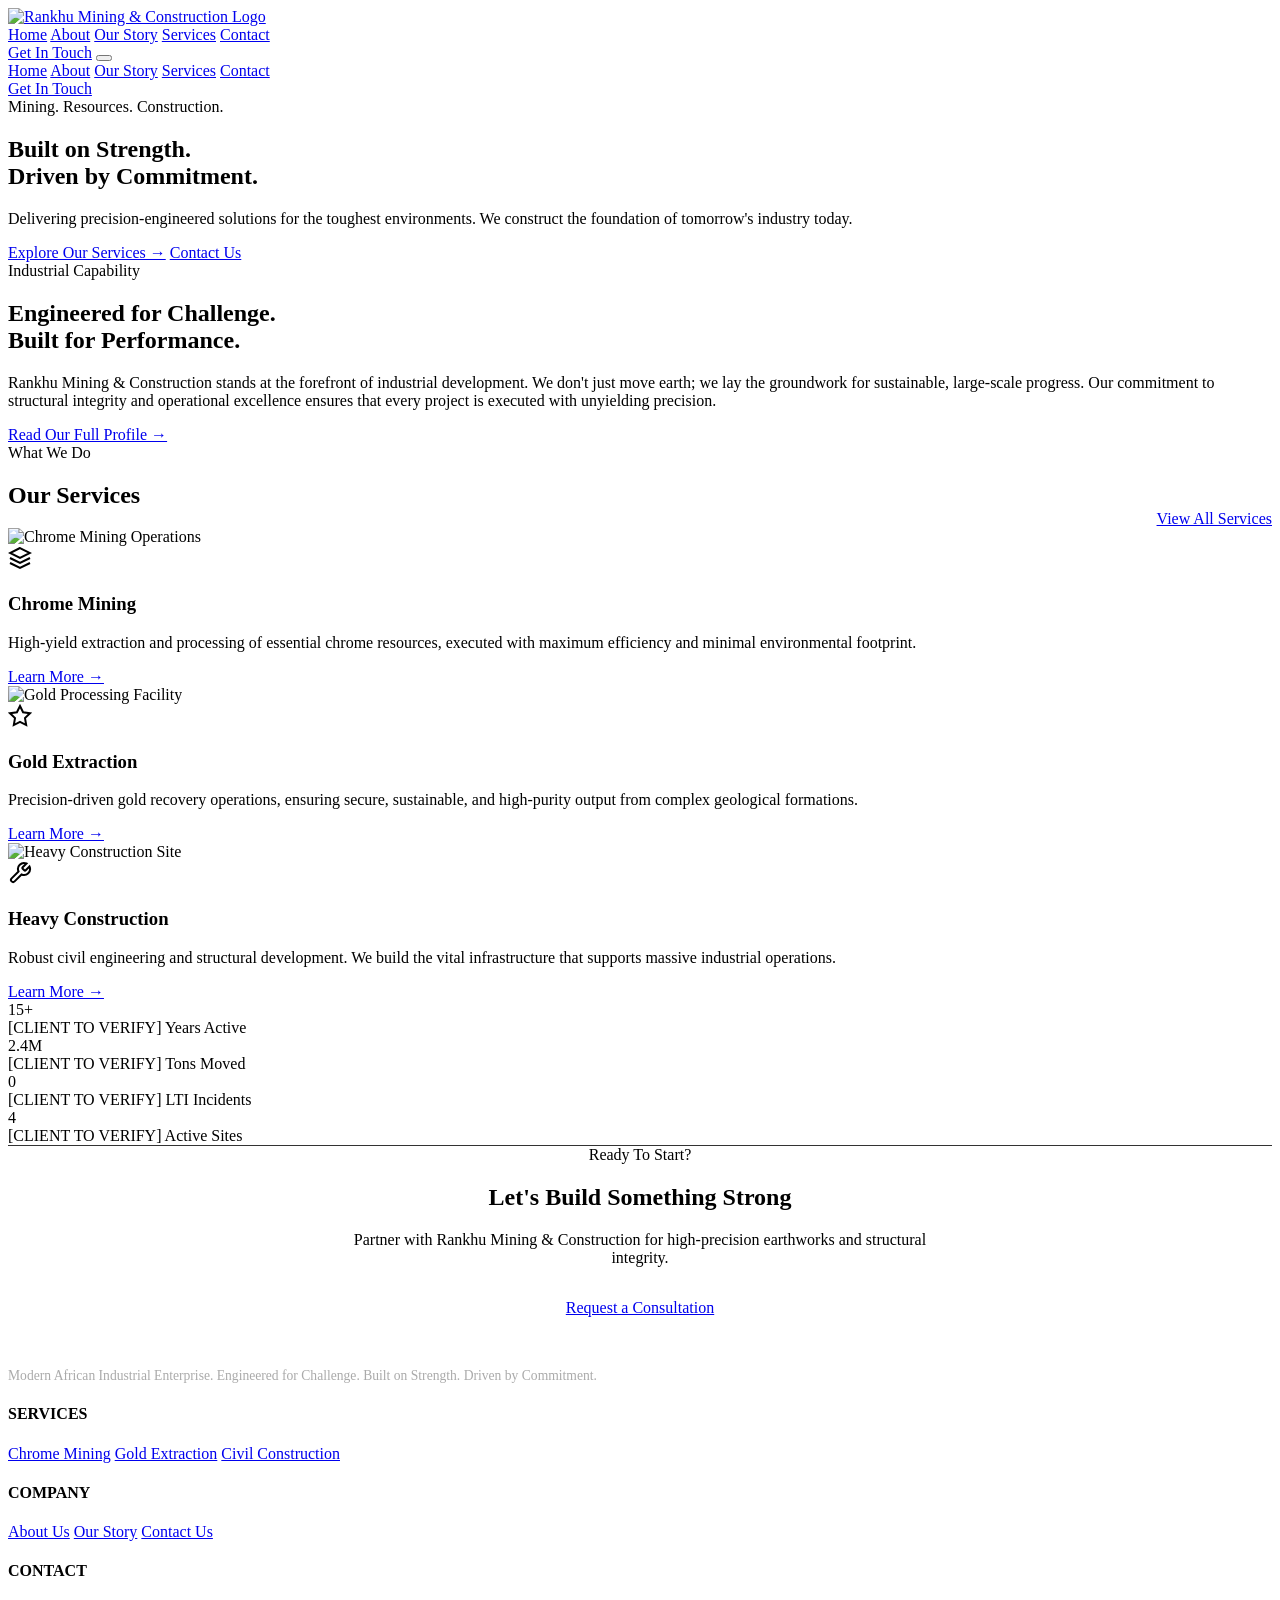
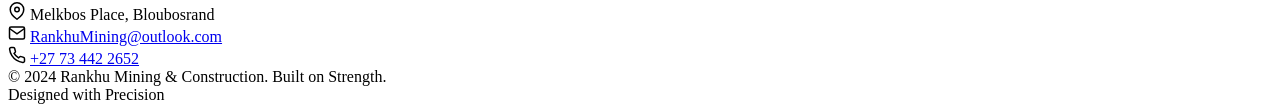
==== index.html @ 87148ce6 "Add files via upload" ====
<!DOCTYPE html>
<html lang="en">
<head>
  <meta charset="UTF-8">
  <meta name="viewport" content="width=device-width, initial-scale=1.0">
  <title>Rankhu Mining & Construction | Chrome, Gold & Construction</title>
  <meta name="description" content="Rankhu Mining & Construction delivers precision-driven chrome mining, gold extraction, and civil engineering infrastructure across South Africa.">
  <link rel="canonical" href="https://www.rankhu.co.za/index.html">
  <link rel="preconnect" href="https://fonts.googleapis.com">
  <link rel="preconnect" href="https://fonts.gstatic.com" crossorigin>
  <link href="https://fonts.googleapis.com/css2?family=Inter:wght@400;600&family=Montserrat:wght@700;800&display=swap" rel="stylesheet">
  <link rel="stylesheet" href="css/style.css">
  
  <script type="application/ld+json">
  {
    "@context": "https://schema.org",
    "@type": "Organization",
    "name": "Rankhu Mining & Construction",
    "url": "https://www.rankhu.co.za",
    "logo": "https://www.rankhu.co.za/images/Logo.png",
    "contactPoint": {
      "@type": "ContactPoint",
      "telephone": "+27-73-442-2652",
      "contactType": "customer service",
      "email": "RankhuMining@outlook.com"
    }
  }
  </script>
</head>
<body>

  <!-- HEADER -->
  <header class="header">
    <div class="container nav-container">
      <a href="index.html" class="logo">
        <img src="images/Logo.png" alt="Rankhu Mining & Construction Logo">
      </a>
      
      <nav class="nav-links" aria-label="Desktop Navigation">
        <a href="index.html" class="active">Home</a>
        <a href="about.html">About</a>
        <a href="our-story.html">Our Story</a>
        <a href="services.html">Services</a>
        <a href="contact.html">Contact</a>
      </nav>

      <a href="contact.html" class="btn btn-primary header-cta">Get In Touch</a>

      <button class="mobile-toggle" aria-label="Toggle navigation menu" aria-expanded="false">
        <span></span>
        <span></span>
        <span></span>
      </button>
    </div>
  </header>

  <!-- MOBILE MENU DRAWER -->
  <div class="mobile-menu" aria-label="Mobile Navigation">
    <nav class="mobile-nav-links">
      <a href="index.html" class="active">Home</a>
      <a href="about.html">About</a>
      <a href="our-story.html">Our Story</a>
      <a href="services.html">Services</a>
      <a href="contact.html">Contact</a>
    </nav>
    <a href="contact.html" class="btn btn-primary" style="width: 100%;">Get In Touch</a>
  </div>

  <main>
    <!-- HERO SECTION -->
    <section class="hero-home">
      <div class="container">
        <div class="hero-content">
          <div class="eyebrow"><span class="eyebrow-line"></span> Mining. Resources. Construction.</div>
          <h1>Built on Strength.<br>Driven by <span class="text-orange">Commitment.</span></h1>
          <p>Delivering precision-engineered solutions for the toughest environments. We construct the foundation of tomorrow's industry today.</p>
          <div class="hero-buttons">
            <a href="services.html" class="btn btn-primary">Explore Our Services &rarr;</a>
            <a href="contact.html" class="btn btn-outline-white">Contact Us</a>
          </div>
        </div>
      </div>
    </section>

    <!-- ENGINEERED FOR CHALLENGE -->
    <section class="section-padding">
      <div class="container">
        <div class="split-grid">
          <div>
            <div class="eyebrow"><span class="eyebrow-line"></span> Industrial Capability</div>
            <h2>Engineered for Challenge.<br><span class="text-orange">Built for Performance.</span></h2>
          </div>
          <div class="v-rule">
            <p>Rankhu Mining & Construction stands at the forefront of industrial development. We don't just move earth; we lay the groundwork for sustainable, large-scale progress. Our commitment to structural integrity and operational excellence ensures that every project is executed with unyielding precision.</p>
            <a href="about.html" class="card-link" style="margin-top: 16px;">Read Our Full Profile &rarr;</a>
          </div>
        </div>
      </div>
    </section>

    <!-- SERVICES PREVIEW -->
    <section class="section-padding bg-off-white">
      <div class="container">
        <div style="display: flex; justify-content: space-between; align-items: flex-end; flex-wrap: wrap; gap: 20px;">
          <div>
            <div class="eyebrow"><span class="eyebrow-line"></span> What We Do</div>
            <h2>Our Services</h2>
          </div>
          <a href="services.html" class="btn btn-outline-black">View All Services</a>
        </div>

        <div class="card-grid-3">
          <!-- Card 1 -->
          <article class="card">
            <div class="card-image-wrap">
              <img src="images/chrome.jpg" alt="Chrome Mining Operations" loading="lazy">
              <div class="card-icon-badge">
                <svg width="24" height="24" fill="none" stroke="currentColor" stroke-width="2" viewBox="0 0 24 24"><path d="M12 2L2 7l10 5 10-5-10-5zM2 17l10 5 10-5M2 12l10 5 10-5"></path></svg>
              </div>
            </div>
            <h3>Chrome Mining</h3>
            <p>High-yield extraction and processing of essential chrome resources, executed with maximum efficiency and minimal environmental footprint.</p>
            <a href="services.html" class="card-link">Learn More &rarr;</a>
          </article>

          <!-- Card 2 -->
          <article class="card">
            <div class="card-image-wrap">
              <img src="images/gold.jpg" alt="Gold Processing Facility" loading="lazy">
              <div class="card-icon-badge">
                <svg width="24" height="24" fill="none" stroke="currentColor" stroke-width="2" viewBox="0 0 24 24"><polygon points="12 2 15.09 8.26 22 9.27 17 14.14 18.18 21.02 12 17.77 5.82 21.02 7 14.14 2 9.27 8.91 8.26 12 2"></polygon></svg>
              </div>
            </div>
            <h3>Gold Extraction</h3>
            <p>Precision-driven gold recovery operations, ensuring secure, sustainable, and high-purity output from complex geological formations.</p>
            <a href="services.html" class="card-link">Learn More &rarr;</a>
          </article>

          <!-- Card 3 -->
          <article class="card">
            <div class="card-image-wrap">
              <img src="images/construction.jpg" alt="Heavy Construction Site" loading="lazy">
              <div class="card-icon-badge">
                <svg width="24" height="24" fill="none" stroke="currentColor" stroke-width="2" viewBox="0 0 24 24"><path d="M14.7 6.3a1 1 0 0 0 0 1.4l1.6 1.6a1 1 0 0 0 1.4 0l3.77-3.77a6 6 0 0 1-7.94 7.94l-6.91 6.91a2.12 2.12 0 0 1-3-3l6.91-6.91a6 6 0 0 1 7.94-7.94l-3.76 3.76z"></path></svg>
              </div>
            </div>
            <h3>Heavy Construction</h3>
            <p>Robust civil engineering and structural development. We build the vital infrastructure that supports massive industrial operations.</p>
            <a href="services.html" class="card-link">Learn More &rarr;</a>
          </article>
        </div>
      </div>
    </section>

    <!-- METRICS SECTION (CLIENT TO PROVIDE VERIFIED DATA) -->
    <section class="section-padding bg-charcoal">
      <div class="container">
        <div class="metrics-grid">
          <div class="metric-item">
            <div class="metric-number">15+</div>
            <div class="metric-label">[CLIENT TO VERIFY] Years Active</div>
          </div>
          <div class="metric-item">
            <div class="metric-number">2.4M</div>
            <div class="metric-label">[CLIENT TO VERIFY] Tons Moved</div>
          </div>
          <div class="metric-item">
            <div class="metric-number">0</div>
            <div class="metric-label">[CLIENT TO VERIFY] LTI Incidents</div>
          </div>
          <div class="metric-item">
            <div class="metric-number">4</div>
            <div class="metric-label">[CLIENT TO VERIFY] Active Sites</div>
          </div>
        </div>
      </div>
    </section>

    <!-- FINAL CTA -->
    <section class="section-padding bg-charcoal" style="border-top: 1px solid #333333;">
      <div class="container" style="text-align: center;">
        <div class="eyebrow" style="justify-content: center;"><span class="eyebrow-line"></span> Ready To Start?</div>
        <h2>Let's Build Something <span class="text-orange">Strong</span></h2>
        <p style="max-width: 600px; margin: 1rem auto 2rem;">Partner with Rankhu Mining & Construction for high-precision earthworks and structural integrity.</p>
        <a href="contact.html" class="btn btn-primary">Request a Consultation</a>
      </div>
    </section>
  </main>

  <!-- GLOBAL FOOTER -->
  <footer class="footer">
    <div class="container">
      <div class="footer-grid">
        <div class="footer-col">
          <img src="images/Logo.png" alt="Rankhu Logo" style="height: 40px; margin-bottom: 20px; filter: brightness(0) invert(1);">
          <p style="font-size: 0.85rem; color: #AAAAAA;">Modern African Industrial Enterprise. Engineered for Challenge. Built on Strength. Driven by Commitment.</p>
        </div>

        <div class="footer-col">
          <h4>SERVICES</h4>
          <div class="footer-links">
            <a href="services.html">Chrome Mining</a>
            <a href="services.html">Gold Extraction</a>
            <a href="services.html">Civil Construction</a>
          </div>
        </div>

        <div class="footer-col">
          <h4>COMPANY</h4>
          <div class="footer-links">
            <a href="about.html">About Us</a>
            <a href="our-story.html">Our Story</a>
            <a href="contact.html">Contact Us</a>
          </div>
        </div>

        <div class="footer-col">
          <h4>CONTACT</h4>
          <div class="footer-contact-item">
            <svg width="18" height="18" fill="none" stroke="currentColor" stroke-width="2" viewBox="0 0 24 24"><path d="M21 10c0 7-9 13-9 13s-9-6-9-13a9 9 0 0 1 18 0z"></path><circle cx="12" cy="10" r="3"></circle></svg>
            <span>Melkbos Place, Bloubosrand</span>
          </div>
          <div class="footer-contact-item">
            <svg width="18" height="18" fill="none" stroke="currentColor" stroke-width="2" viewBox="0 0 24 24"><path d="M4 4h16c1.1 0 2 .9 2 2v12c0 1.1-.9 2-2 2H4c-1.1 0-2-.9-2-2V6c0-1.1.9-2 2-2z"></path><polyline points="22,6 12,13 2,6"></polyline></svg>
            <a href="mailto:RankhuMining@outlook.com">RankhuMining@outlook.com</a>
          </div>
          <div class="footer-contact-item">
            <svg width="18" height="18" fill="none" stroke="currentColor" stroke-width="2" viewBox="0 0 24 24"><path d="M22 16.92v3a2 2 0 0 1-2.18 2 19.79 19.79 0 0 1-8.63-3.07 19.5 19.5 0 0 1-6-6 19.79 19.79 0 0 1-3.07-8.67A2 2 0 0 1 4.11 2h3a2 2 0 0 1 2 1.72 12.84 12.84 0 0 0 .7 2.81 2 2 0 0 1-.45 2.11L8.09 9.91a16 16 0 0 0 6 6l1.27-1.27a2 2 0 0 1 2.11-.45 12.84 12.84 0 0 0 2.81.7A2 2 0 0 1 22 16.92z"></path></svg>
            <a href="tel:+27734422652">+27 73 442 2652</a>
          </div>
        </div>
      </div>

      <div class="footer-bottom">
        <div>&copy; 2024 Rankhu Mining & Construction. Built on Strength.</div>
        <div>Designed with Precision</div>
      </div>
    </div>
  </footer>

  <script src="js/script.js"></script>
</body>
</html>
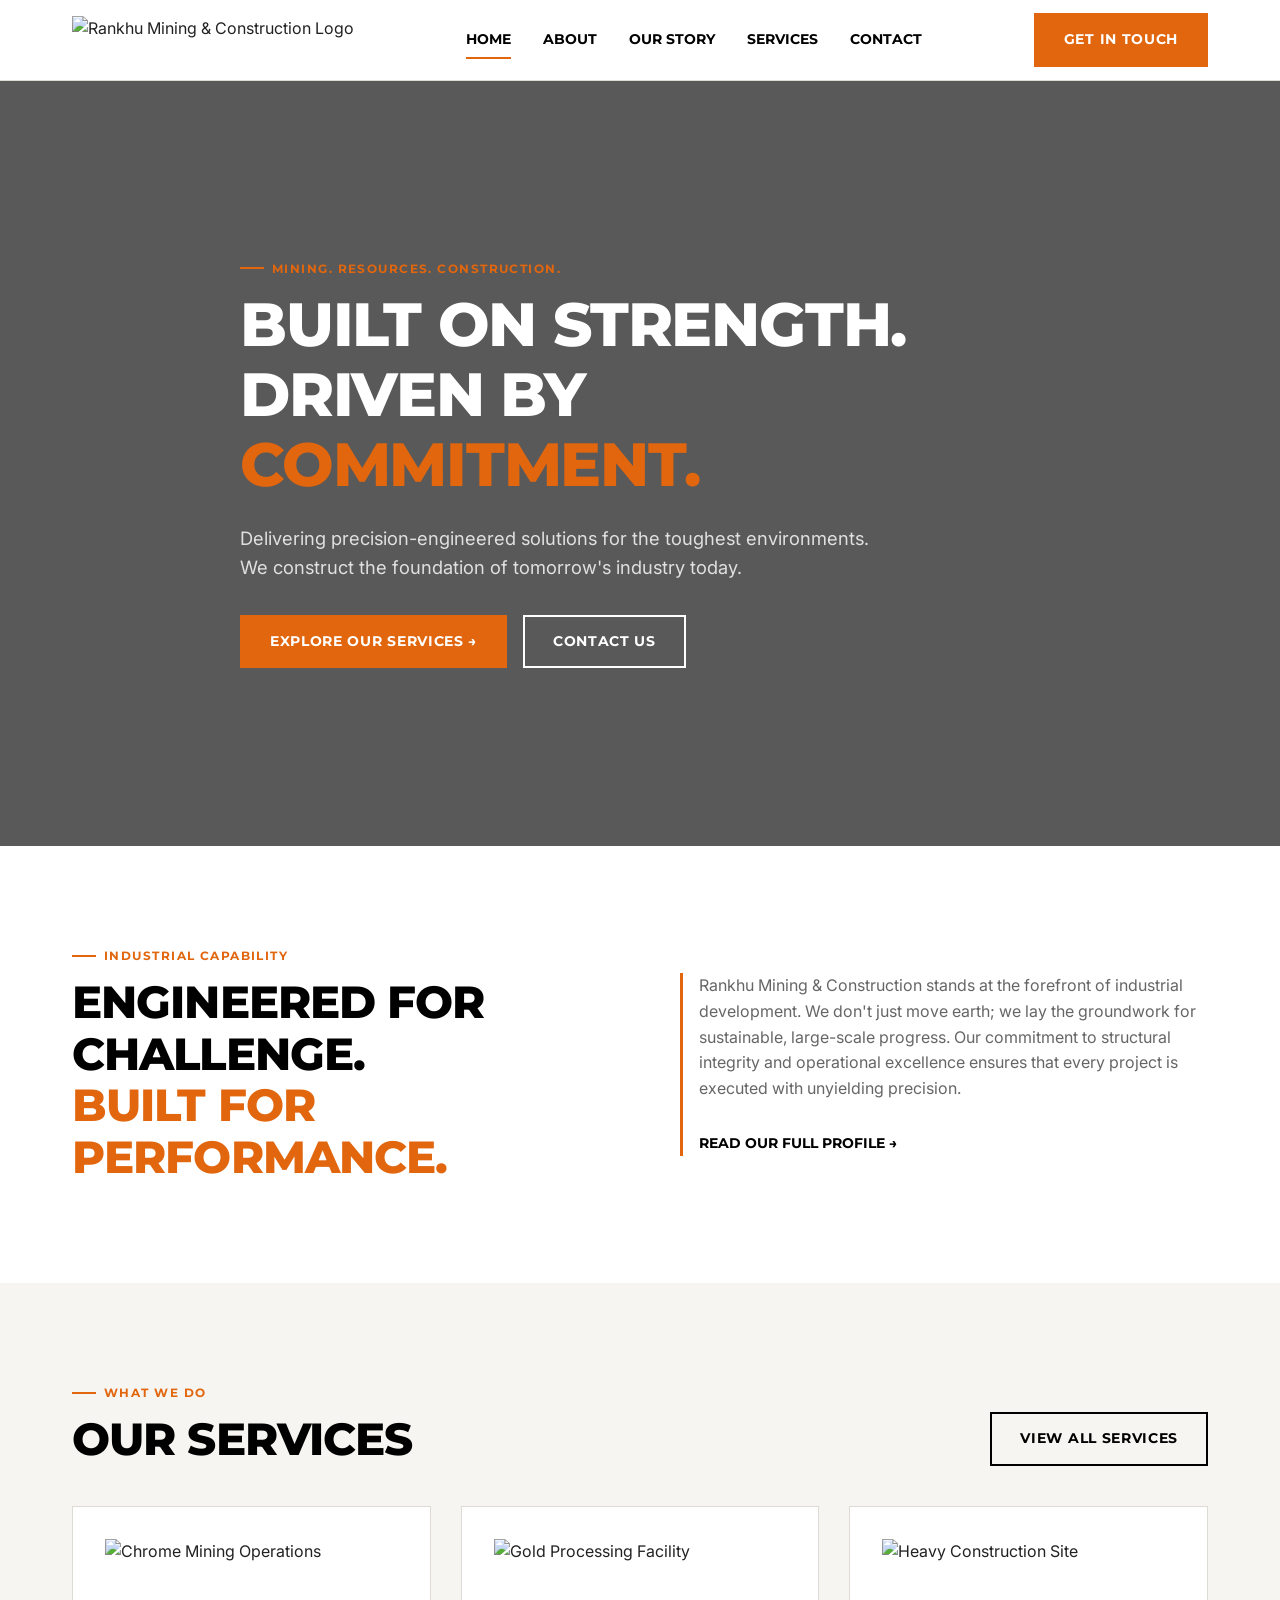
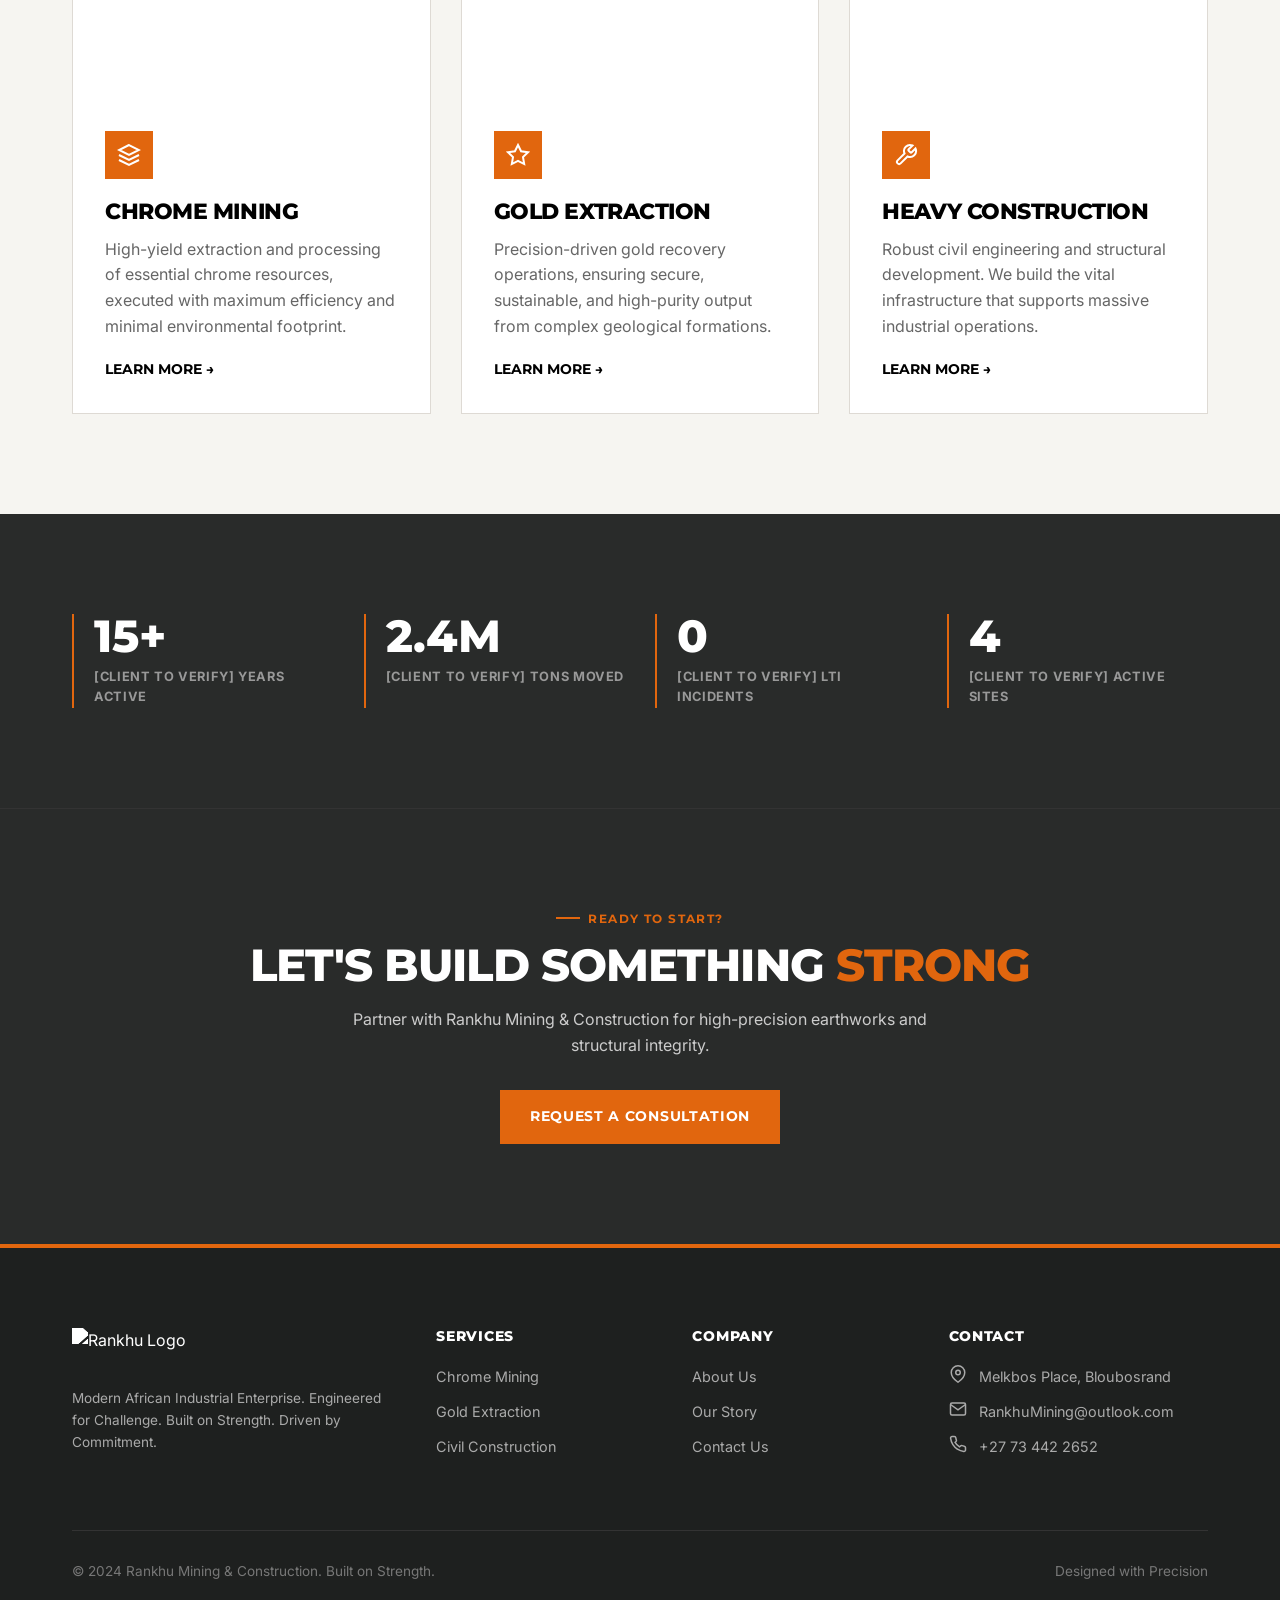
==== commit 43991e81: "Fix HTML formatting and update logo image source" ====
--- a/index.html
+++ b/index.html
@@ -33,7 +33,7 @@
   <header class="header">
     <div class="container nav-container">
       <a href="index.html" class="logo">
-        <img src="images/Logo.png" alt="Rankhu Mining & Construction Logo">
+        <img src="images/Rankhu Logo.png" alt="Rankhu Mining & Construction Logo">
       </a>
       
       <nav class="nav-links" aria-label="Desktop Navigation">
@@ -113,7 +113,7 @@
           <!-- Card 1 -->
           <article class="card">
             <div class="card-image-wrap">
-              <img src="images/chrome.jpg" alt="Chrome Mining Operations" loading="lazy">
+              <img src="images/Services Chrome.jpg" alt="Chrome Mining Operations" loading="lazy">
               <div class="card-icon-badge">
                 <svg width="24" height="24" fill="none" stroke="currentColor" stroke-width="2" viewBox="0 0 24 24"><path d="M12 2L2 7l10 5 10-5-10-5zM2 17l10 5 10-5M2 12l10 5 10-5"></path></svg>
               </div>
@@ -126,7 +126,7 @@
           <!-- Card 2 -->
           <article class="card">
             <div class="card-image-wrap">
-              <img src="images/gold.jpg" alt="Gold Processing Facility" loading="lazy">
+              <img src="images/Services Rankhu Gold.jpg" alt="Gold Processing Facility" loading="lazy">
               <div class="card-icon-badge">
                 <svg width="24" height="24" fill="none" stroke="currentColor" stroke-width="2" viewBox="0 0 24 24"><polygon points="12 2 15.09 8.26 22 9.27 17 14.14 18.18 21.02 12 17.77 5.82 21.02 7 14.14 2 9.27 8.91 8.26 12 2"></polygon></svg>
               </div>
@@ -139,7 +139,7 @@
           <!-- Card 3 -->
           <article class="card">
             <div class="card-image-wrap">
-              <img src="images/construction.jpg" alt="Heavy Construction Site" loading="lazy">
+              <img src="images/Services Construction.jpg" alt="Heavy Construction Site" loading="lazy">
               <div class="card-icon-badge">
                 <svg width="24" height="24" fill="none" stroke="currentColor" stroke-width="2" viewBox="0 0 24 24"><path d="M14.7 6.3a1 1 0 0 0 0 1.4l1.6 1.6a1 1 0 0 0 1.4 0l3.77-3.77a6 6 0 0 1-7.94 7.94l-6.91 6.91a2.12 2.12 0 0 1-3-3l6.91-6.91a6 6 0 0 1 7.94-7.94l-3.76 3.76z"></path></svg>
               </div>
@@ -192,7 +192,7 @@
     <div class="container">
       <div class="footer-grid">
         <div class="footer-col">
-          <img src="images/Logo.png" alt="Rankhu Logo" style="height: 40px; margin-bottom: 20px; filter: brightness(0) invert(1);">
+          <img src="images/Rankhu Logo.png" alt="Rankhu Logo" style="height: 40px; margin-bottom: 20px; filter: brightness(0) invert(1);">
           <p style="font-size: 0.85rem; color: #AAAAAA;">Modern African Industrial Enterprise. Engineered for Challenge. Built on Strength. Driven by Commitment.</p>
         </div>
 
@@ -240,4 +240,4 @@
 
   <script src="js/script.js"></script>
 </body>
-</html>+</html>
--- a/css/style.css
+++ b/css/style.css
@@ -0,0 +1,780 @@
+/* ==========================================
+   RANKHU MINING & CONSTRUCTION - STYLESHEET
+   ========================================== */
+
+/* 1. RESET & VARIABLES */
+:root {
+  --color-orange: #E1660E;
+  --color-black: #000000;
+  --color-charcoal: #292B2A;
+  --color-charcoal-dark: #1E201F;
+  --color-white: #FFFFFF;
+  --color-off-white: #F6F5F1;
+  --color-light-grey: #E8E5E0;
+  --color-border: #DEDAD4;
+  --color-text-dark: #222222;
+  --color-text-muted: #666666;
+  
+  --font-heading: 'Montserrat', Arial, Helvetica, sans-serif;
+  --font-body: 'Inter', Arial, Helvetica, sans-serif;
+  
+  --container-max-width: 1200px;
+  --transition-fast: 0.2s ease;
+  --transition-normal: 0.3s ease;
+}
+
+*, *::before, *::after {
+  box-sizing: border-box;
+  margin: 0;
+  padding: 0;
+}
+
+html {
+  scroll-behavior: smooth;
+  font-size: 16px;
+}
+
+body {
+  font-family: var(--font-body);
+  color: var(--color-text-dark);
+  background-color: var(--color-white);
+  line-height: 1.6;
+  overflow-x: hidden;
+  -webkit-font-smoothing: antialiased;
+}
+
+img {
+  max-width: 100%;
+  height: auto;
+  display: block;
+}
+
+a {
+  color: inherit;
+  text-decoration: none;
+  transition: color var(--transition-fast);
+}
+
+ul, ol {
+  list-style: none;
+}
+
+/* 2. BASE TYPOGRAPHY */
+h1, h2, h3, h4, h5, h6 {
+  font-family: var(--font-heading);
+  font-weight: 800;
+  line-height: 1.15;
+  color: var(--color-black);
+  text-transform: uppercase;
+  letter-spacing: -0.02em;
+}
+
+h1 { font-size: clamp(2.2rem, 5vw, 3.8rem); }
+h2 { font-size: clamp(1.8rem, 3.8vw, 2.8rem); }
+h3 { font-size: clamp(1.2rem, 2.5vw, 1.8rem); }
+
+p {
+  color: var(--color-text-muted);
+  font-size: 1rem;
+  margin-bottom: 1rem;
+}
+
+p:last-child {
+  margin-bottom: 0;
+}
+
+.text-orange {
+  color: var(--color-orange) !important;
+}
+
+.eyebrow {
+  display: flex;
+  align-items: center;
+  gap: 8px;
+  font-family: var(--font-heading);
+  font-size: 0.75rem;
+  font-weight: 700;
+  letter-spacing: 0.12em;
+  text-transform: uppercase;
+  color: var(--color-orange);
+  margin-bottom: 0.75rem;
+}
+
+.eyebrow-line {
+  display: inline-block;
+  width: 24px;
+  height: 2px;
+  background-color: var(--color-orange);
+}
+
+/* 3. LAYOUT & CONTAINERS */
+.container {
+  max-width: var(--container-max-width);
+  margin: 0 auto;
+  padding-inline: 20px;
+}
+
+@media (min-width: 768px) {
+  .container {
+    padding-inline: 32px;
+  }
+}
+
+.section-padding {
+  padding-block: 60px;
+}
+
+@media (min-width: 1024px) {
+  .section-padding {
+    padding-block: 100px;
+  }
+}
+
+.bg-off-white {
+  background-color: var(--color-off-white);
+}
+
+.bg-charcoal {
+  background-color: var(--color-charcoal);
+  color: var(--color-white);
+}
+
+.bg-charcoal p {
+  color: #CCCCCC;
+}
+
+.bg-charcoal h1, 
+.bg-charcoal h2, 
+.bg-charcoal h3 {
+  color: var(--color-white);
+}
+
+.v-rule {
+  border-left: 3px solid var(--color-orange);
+  padding-left: 1rem;
+}
+
+/* 4. BUTTONS */
+.btn {
+  display: inline-flex;
+  align-items: center;
+  justify-content: center;
+  gap: 8px;
+  font-family: var(--font-heading);
+  font-size: 0.85rem;
+  font-weight: 700;
+  text-transform: uppercase;
+  letter-spacing: 0.05em;
+  padding: 14px 28px;
+  border: 2px solid transparent;
+  cursor: pointer;
+  transition: all var(--transition-fast);
+  white-space: nowrap;
+}
+
+.btn-primary {
+  background-color: var(--color-orange);
+  color: var(--color-white);
+}
+
+.btn-primary:hover {
+  background-color: #C8570A;
+  transform: translateY(-2px);
+}
+
+.btn-outline-white {
+  background-color: transparent;
+  border-color: var(--color-white);
+  color: var(--color-white);
+}
+
+.btn-outline-white:hover {
+  background-color: var(--color-white);
+  color: var(--color-black);
+}
+
+.btn-outline-black {
+  background-color: transparent;
+  border-color: var(--color-black);
+  color: var(--color-black);
+}
+
+.btn-outline-black:hover {
+  background-color: var(--color-black);
+  color: var(--color-white);
+}
+
+/* 5. HEADER & NAVIGATION */
+.header {
+  position: sticky;
+  top: 0;
+  left: 0;
+  width: 100%;
+  background-color: var(--color-white);
+  z-index: 1000;
+  border-bottom: 1px solid var(--color-border);
+  transition: box-shadow var(--transition-normal);
+}
+
+.header.scrolled {
+  box-shadow: 0 4px 20px rgba(0, 0, 0, 0.08);
+}
+
+.nav-container {
+  display: flex;
+  align-items: center;
+  justify-content: space-between;
+  height: 80px;
+}
+
+.logo img {
+  height: 48px;
+  width: auto;
+  object-fit: contain;
+}
+
+.nav-links {
+  display: none;
+  gap: 32px;
+}
+
+@media (min-width: 1024px) {
+  .nav-links {
+    display: flex;
+    align-items: center;
+  }
+}
+
+.nav-links a {
+  font-family: var(--font-heading);
+  font-size: 0.85rem;
+  font-weight: 700;
+  text-transform: uppercase;
+  color: var(--color-black);
+  padding-block: 8px;
+  position: relative;
+}
+
+.nav-links a.active::after,
+.nav-links a:hover::after {
+  content: '';
+  position: absolute;
+  bottom: 0;
+  left: 0;
+  width: 100%;
+  height: 2px;
+  background-color: var(--color-orange);
+}
+
+.header-cta {
+  display: none;
+}
+
+@media (min-width: 1024px) {
+  .header-cta {
+    display: inline-flex;
+  }
+}
+
+/* Mobile Toggle */
+.mobile-toggle {
+  display: flex;
+  flex-direction: column;
+  justify-content: space-between;
+  width: 28px;
+  height: 20px;
+  background: none;
+  border: none;
+  cursor: pointer;
+  z-index: 1001;
+}
+
+@media (min-width: 1024px) {
+  .mobile-toggle {
+    display: none;
+  }
+}
+
+.mobile-toggle span {
+  width: 100%;
+  height: 3px;
+  background-color: var(--color-black);
+  transition: transform var(--transition-fast), opacity var(--transition-fast);
+}
+
+.mobile-toggle.active span:nth-child(1) {
+  transform: translateY(8px) rotate(45deg);
+}
+
+.mobile-toggle.active span:nth-child(2) {
+  opacity: 0;
+}
+
+.mobile-toggle.active span:nth-child(3) {
+  transform: translateY(-9px) rotate(-45deg);
+}
+
+/* Mobile Menu Drawer */
+.mobile-menu {
+  position: fixed;
+  top: 0;
+  left: 0;
+  width: 100%;
+  height: 100vh;
+  background-color: var(--color-white);
+  padding: 100px 32px 40px;
+  display: flex;
+  flex-direction: column;
+  justify-content: space-between;
+  transform: translateX(-100%);
+  transition: transform var(--transition-normal);
+  z-index: 999;
+}
+
+.mobile-menu.active {
+  transform: translateX(0);
+}
+
+.mobile-nav-links {
+  display: flex;
+  flex-direction: column;
+  gap: 24px;
+}
+
+.mobile-nav-links a {
+  font-family: var(--font-heading);
+  font-size: 1.5rem;
+  font-weight: 800;
+  text-transform: uppercase;
+  color: var(--color-black);
+}
+
+.mobile-nav-links a.active {
+  color: var(--color-orange);
+}
+
+/* 6. HERO SECTIONS */
+.hero-home {
+  position: relative;
+  min-height: 85vh;
+  display: flex;
+  align-items: center;
+  background: linear-gradient(rgba(0, 0, 0, 0.65), rgba(0, 0, 0, 0.65)), url('../images/Hero\ Homescreen.jpg') center/cover no-repeat;
+  color: var(--color-white);
+}
+
+.hero-content {
+  max-width: 800px;
+}
+
+.hero-content h1 {
+  color: var(--color-white);
+  margin-bottom: 1.5rem;
+}
+
+.hero-content p {
+  color: #E0E0E0;
+  font-size: 1.15rem;
+  margin-bottom: 2rem;
+  max-width: 650px;
+}
+
+.hero-buttons {
+  display: flex;
+  flex-wrap: wrap;
+  gap: 16px;
+}
+
+.hero-sub {
+  position: relative;
+  min-height: 40vh;
+  display: flex;
+  align-items: center;
+  background: linear-gradient(rgba(0, 0, 0, 0.7), rgba(0, 0, 0, 0.7)), url('../images/Hero\ Construction.jpg') center/cover no-repeat;
+  color: var(--color-white);
+  padding-block: 80px;
+}
+
+.hero-sub h1 {
+  color: var(--color-white);
+}
+
+/* 7. TWO-COLUMN SPLIT SECTIONS */
+.split-grid {
+  display: grid;
+  grid-template-columns: 1fr;
+  gap: 40px;
+  align-items: center;
+}
+
+@media (min-width: 1024px) {
+  .split-grid {
+    grid-template-columns: 1fr 1fr;
+    gap: 80px;
+  }
+}
+
+.split-grid.reverse {
+  direction: ltr;
+}
+
+@media (min-width: 1024px) {
+  .split-grid.reverse > *:first-child {
+    order: 2;
+  }
+}
+
+/* 8. CARD GRIDS */
+.card-grid-3 {
+  display: grid;
+  grid-template-columns: 1fr;
+  gap: 30px;
+  margin-top: 40px;
+}
+
+@media (min-width: 768px) {
+  .card-grid-3 {
+    grid-template-columns: repeat(3, 1fr);
+  }
+}
+
+.card {
+  background-color: var(--color-white);
+  border: 1px solid var(--color-border);
+  padding: 32px;
+  display: flex;
+  flex-direction: column;
+  height: 100%;
+  position: relative;
+  transition: transform var(--transition-fast), border-color var(--transition-fast);
+}
+
+.card:hover {
+  transform: translateY(-4px);
+  border-color: var(--color-orange);
+}
+
+.card-image-wrap {
+  position: relative;
+  width: 100%;
+  height: 240px;
+  overflow: hidden;
+  margin-bottom: 20px;
+}
+
+.card-image-wrap img {
+  width: 100%;
+  height: 100%;
+  object-fit: cover;
+  transition: transform var(--transition-normal);
+}
+
+.card:hover .card-image-wrap img {
+  transform: scale(1.05);
+}
+
+.card-icon-badge {
+  position: absolute;
+  bottom: 0;
+  left: 0;
+  background-color: var(--color-orange);
+  color: var(--color-white);
+  padding: 12px;
+  display: flex;
+  align-items: center;
+  justify-content: center;
+}
+
+.card-icon-badge svg {
+  width: 24px;
+  height: 24px;
+}
+
+.card h3 {
+  margin-bottom: 12px;
+  font-size: 1.4rem;
+}
+
+.card p {
+  flex-grow: 1;
+  margin-bottom: 20px;
+}
+
+.card-link {
+  font-family: var(--font-heading);
+  font-weight: 700;
+  font-size: 0.85rem;
+  color: var(--color-black);
+  text-transform: uppercase;
+  display: inline-flex;
+  align-items: center;
+  gap: 8px;
+}
+
+.card-link:hover {
+  color: var(--color-orange);
+}
+
+/* 9. SERVICES DETAILED SECTIONS */
+.service-block {
+  padding-block: 60px;
+  border-bottom: 1px solid var(--color-border);
+}
+
+.service-number {
+  font-family: var(--font-heading);
+  font-size: 3.5rem;
+  font-weight: 800;
+  color: var(--color-light-grey);
+  line-height: 1;
+  margin-bottom: 10px;
+}
+
+.capability-list {
+  margin-block: 20px;
+  display: flex;
+  flex-direction: column;
+  gap: 12px;
+}
+
+.capability-list li {
+  display: flex;
+  align-items: center;
+  gap: 12px;
+  font-weight: 600;
+}
+
+.capability-list svg {
+  color: var(--color-orange);
+  flex-shrink: 0;
+}
+
+/* 10. METRICS / NUMBERS SECTION */
+.metrics-grid {
+  display: grid;
+  grid-template-columns: repeat(2, 1fr);
+  gap: 30px;
+}
+
+@media (min-width: 1024px) {
+  .metrics-grid {
+    grid-template-columns: repeat(4, 1fr);
+  }
+}
+
+.metric-item {
+  border-left: 2px solid var(--color-orange);
+  padding-left: 20px;
+}
+
+.metric-number {
+  font-family: var(--font-heading);
+  font-size: 2.8rem;
+  font-weight: 800;
+  color: var(--color-white);
+  line-height: 1;
+}
+
+.metric-label {
+  font-size: 0.8rem;
+  font-weight: 700;
+  text-transform: uppercase;
+  letter-spacing: 0.05em;
+  color: #999999;
+  margin-top: 8px;
+}
+
+/* 11. CONTACT PAGE STYLING */
+.contact-grid {
+  display: grid;
+  grid-template-columns: 1fr;
+  gap: 40px;
+}
+
+@media (min-width: 1024px) {
+  .contact-grid {
+    grid-template-columns: 1fr 1.5fr;
+    gap: 60px;
+  }
+}
+
+.info-card {
+  background-color: var(--color-off-white);
+  border-left: 4px solid var(--color-orange);
+  padding: 32px;
+  margin-bottom: 30px;
+}
+
+.info-item {
+  display: flex;
+  align-items: flex-start;
+  gap: 16px;
+  margin-bottom: 20px;
+}
+
+.info-item svg {
+  color: var(--color-orange);
+  margin-top: 4px;
+}
+
+.contact-form-wrap {
+  background-color: var(--color-off-white);
+  padding: 32px;
+  border: 1px solid var(--color-border);
+}
+
+@media (min-width: 768px) {
+  .contact-form-wrap {
+    padding: 48px;
+  }
+}
+
+.form-grid {
+  display: grid;
+  grid-template-columns: 1fr;
+  gap: 20px;
+}
+
+@media (min-width: 768px) {
+  .form-grid {
+    grid-template-columns: 1fr 1fr;
+  }
+}
+
+.form-group {
+  display: flex;
+  flex-direction: column;
+  gap: 8px;
+}
+
+.form-group.full-width {
+  grid-column: 1 / -1;
+}
+
+.form-group label {
+  font-family: var(--font-heading);
+  font-size: 0.75rem;
+  font-weight: 700;
+  text-transform: uppercase;
+  letter-spacing: 0.05em;
+  color: var(--color-black);
+}
+
+.form-group input,
+.form-group select,
+.form-group textarea {
+  width: 100%;
+  padding: 14px 16px;
+  border: 1px solid var(--color-border);
+  background-color: var(--color-white);
+  font-family: var(--font-body);
+  font-size: 0.95rem;
+  color: var(--color-text-dark);
+  outline: none;
+  transition: border-color var(--transition-fast);
+}
+
+.form-group input:focus,
+.form-group select:focus,
+.form-group textarea:focus {
+  border-color: var(--color-orange);
+}
+
+.form-status {
+  margin-top: 20px;
+  padding: 16px;
+  border-radius: 4px;
+  display: none;
+  font-weight: 600;
+}
+
+.form-status.success {
+  display: block;
+  background-color: #E6F4EA;
+  color: #137333;
+  border: 1px solid #CEEAD6;
+}
+
+.form-status.error {
+  display: block;
+  background-color: #FCE8E6;
+  color: #C5221F;
+  border: 1px solid #FAD2CF;
+}
+
+/* 12. FOOTER */
+.footer {
+  background-color: var(--color-charcoal-dark);
+  color: var(--color-white);
+  border-top: 4px solid var(--color-orange);
+  padding-top: 80px;
+  padding-bottom: 40px;
+}
+
+.footer-grid {
+  display: grid;
+  grid-template-columns: 1fr;
+  gap: 40px;
+  margin-bottom: 60px;
+}
+
+@media (min-width: 768px) {
+  .footer-grid {
+    grid-template-columns: repeat(2, 1fr);
+  }
+}
+
+@media (min-width: 1024px) {
+  .footer-grid {
+    grid-template-columns: 1.5fr 1fr 1fr 1.2fr;
+  }
+}
+
+.footer-col h4 {
+  color: var(--color-white);
+  font-size: 0.9rem;
+  margin-bottom: 20px;
+  letter-spacing: 0.05em;
+}
+
+.footer-links {
+  display: flex;
+  flex-direction: column;
+  gap: 12px;
+}
+
+.footer-links a {
+  color: #AAAAAA;
+  font-size: 0.9rem;
+}
+
+.footer-links a:hover {
+  color: var(--color-orange);
+}
+
+.footer-contact-item {
+  display: flex;
+  align-items: flex-start;
+  gap: 12px;
+  color: #AAAAAA;
+  font-size: 0.9rem;
+  margin-bottom: 12px;
+}
+
+.footer-bottom {
+  border-top: 1px solid #333333;
+  padding-top: 30px;
+  display: flex;
+  flex-direction: column;
+  gap: 16px;
+  align-items: center;
+  justify-content: space-between;
+  color: #777777;
+  font-size: 0.85rem;
+}
+
+@media (min-width: 768px) {
+  .footer-bottom {
+    flex-direction: row;
+  }
+}
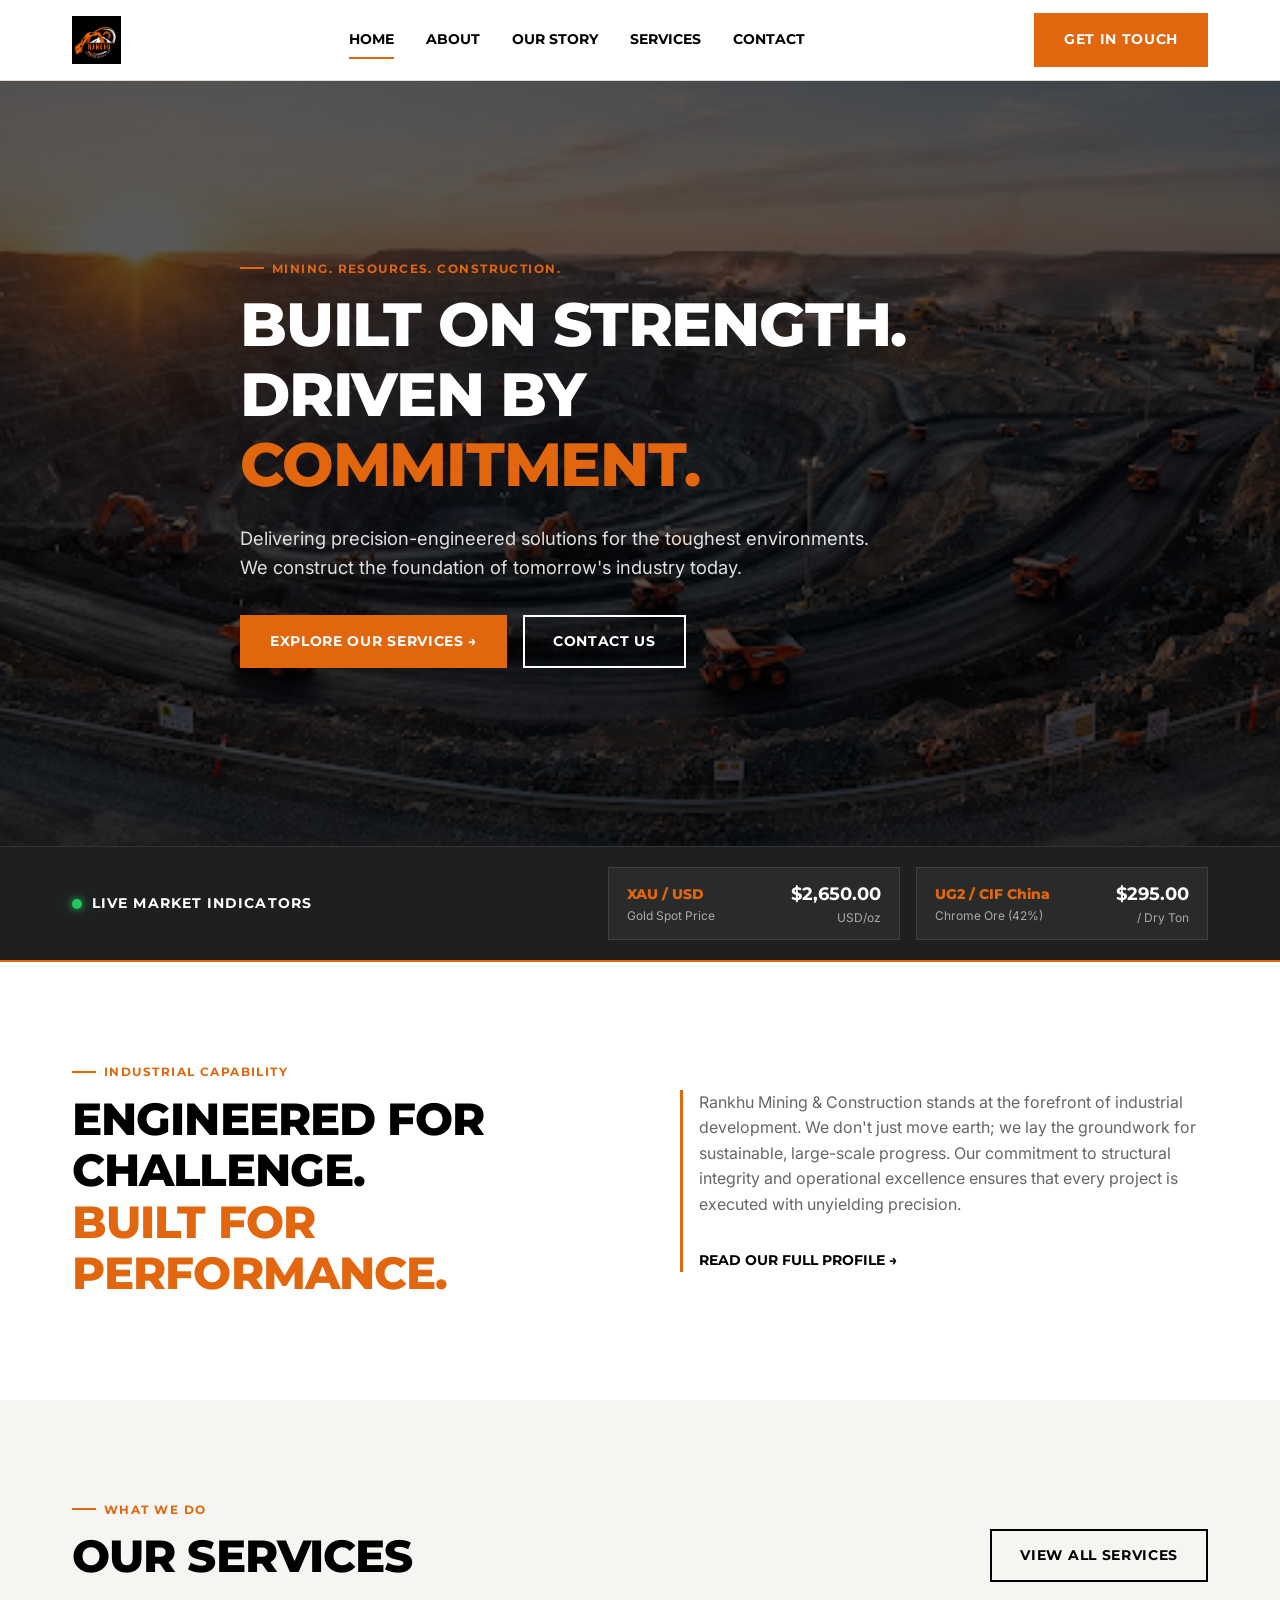
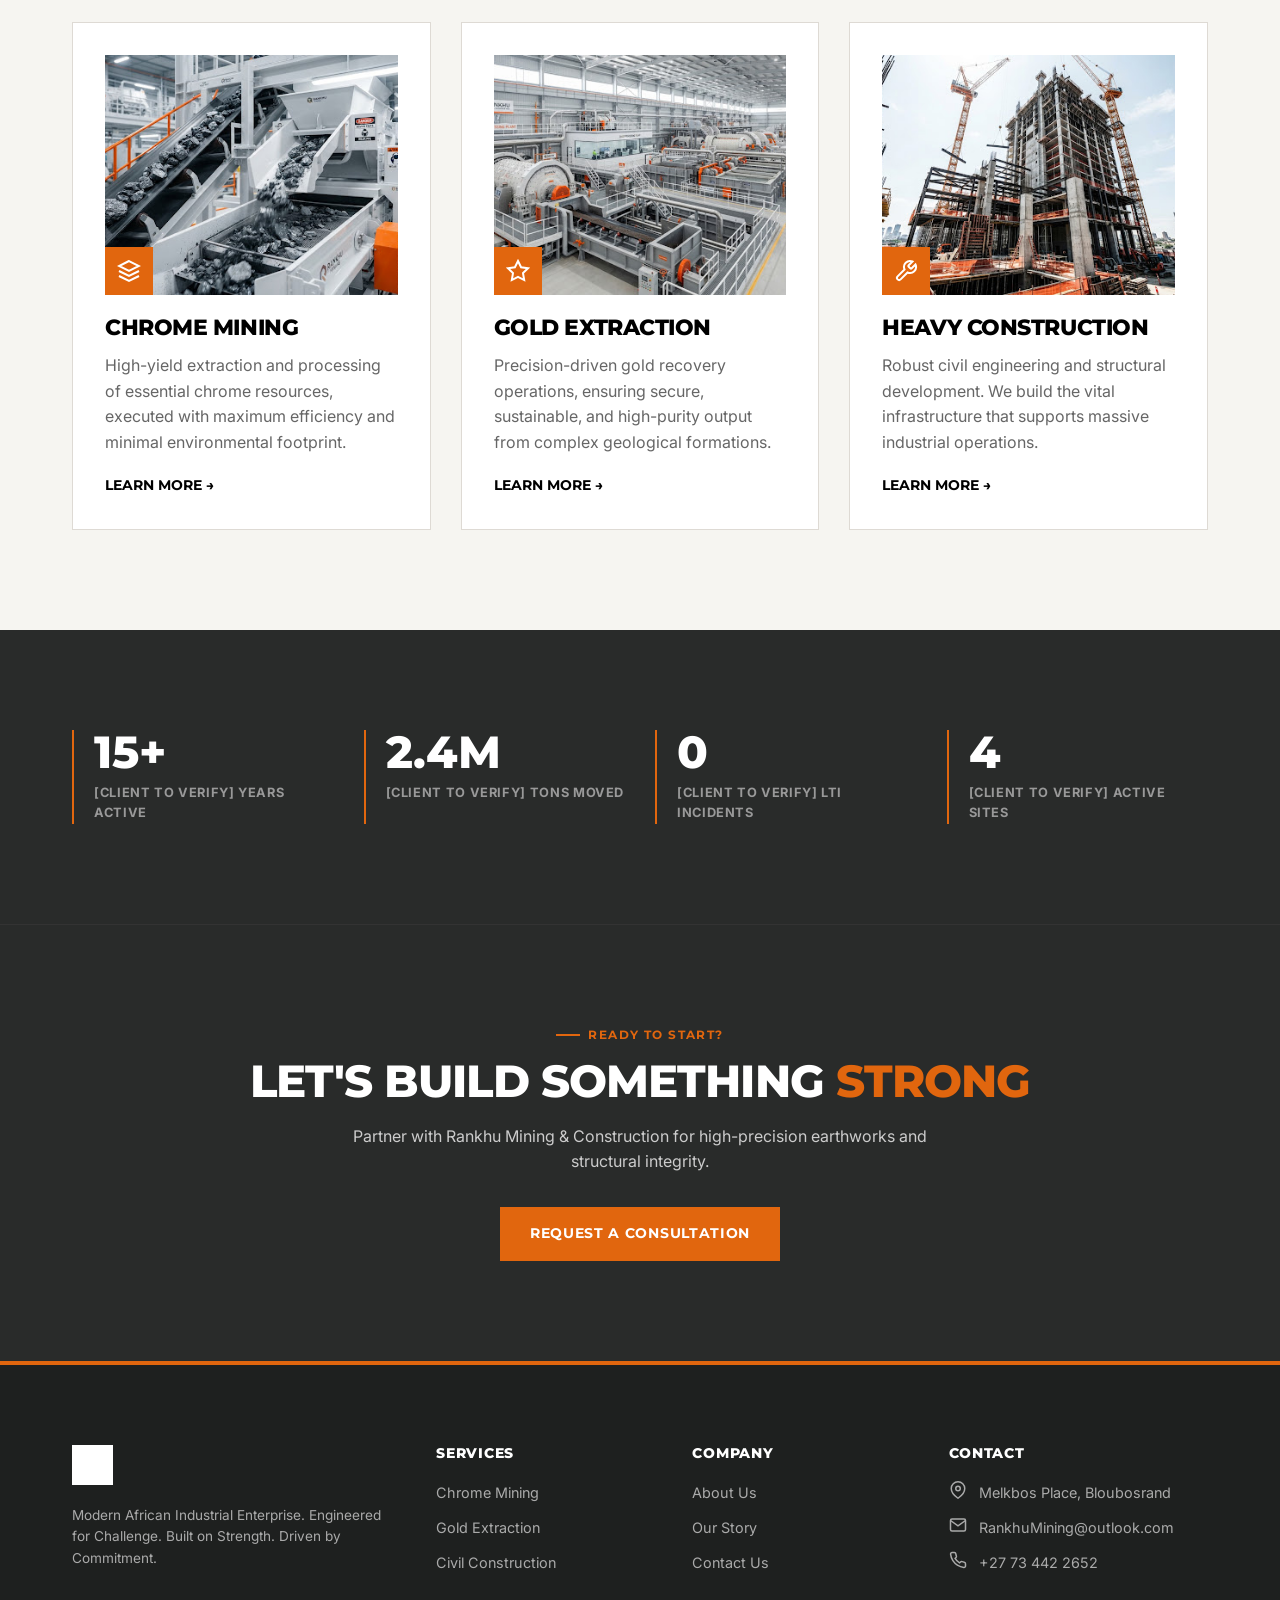
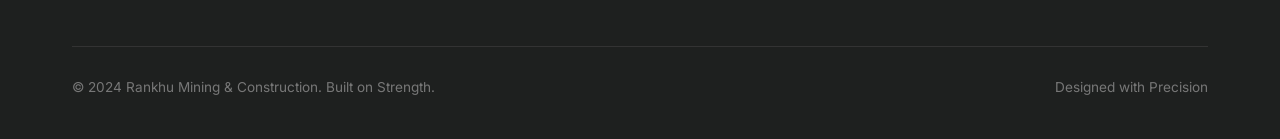
==== commit bc6c9a05: "Add commodity ticker section to index.html Added a commodity ticker section to display live market i" ====
--- a/index.html
+++ b/index.html
@@ -82,6 +82,43 @@
       </div>
     </section>
 
+<!-- COMMODITY TICKER SECTION -->
+<section class="commodity-bar bg-charcoal-dark">
+  <div class="container">
+    <div class="ticker-wrapper">
+      <div class="ticker-header">
+        <span class="live-dot"></span>
+        <span class="ticker-title">Live Market Indicators</span>
+      </div>
+      <div class="ticker-items">
+        <!-- Gold Price Widget -->
+        <div class="ticker-card" id="gold-widget">
+          <div class="ticker-info">
+            <span class="ticker-symbol">XAU / USD</span>
+            <span class="ticker-label">Gold Spot Price</span>
+          </div>
+          <div class="ticker-value">
+            <span class="price" id="gold-price">Loading...</span>
+            <span class="change" id="gold-change">--</span>
+          </div>
+        </div>
+
+        <!-- Chrome Price Widget -->
+        <div class="ticker-card" id="chrome-widget">
+          <div class="ticker-info">
+            <span class="ticker-symbol">UG2 / CIF China</span>
+            <span class="ticker-label">Chrome Ore (42%)</span>
+          </div>
+          <div class="ticker-value">
+            <span class="price" id="chrome-price">$295.00</span>
+            <span class="unit">/ Dry Ton</span>
+          </div>
+        </div>
+      </div>
+    </div>
+  </div>
+</section>
+
     <!-- ENGINEERED FOR CHALLENGE -->
     <section class="section-padding">
       <div class="container">
--- a/css/style.css
+++ b/css/style.css
@@ -778,3 +778,130 @@
     flex-direction: row;
   }
 }
+
+/* ==========================================
+   COMMODITY TICKER STYLES
+   ========================================== */
+.bg-charcoal-dark {
+  background-color: var(--color-charcoal-dark);
+}
+
+.commodity-bar {
+  border-top: 1px solid #333333;
+  border-bottom: 2px solid var(--color-orange);
+  padding-block: 20px;
+}
+
+.ticker-wrapper {
+  display: flex;
+  flex-direction: column;
+  gap: 16px;
+}
+
+@media (min-width: 768px) {
+  .ticker-wrapper {
+    flex-direction: row;
+    align-items: center;
+    justify-content: space-between;
+  }
+}
+
+.ticker-header {
+  display: flex;
+  align-items: center;
+  gap: 10px;
+}
+
+.live-dot {
+  width: 10px;
+  height: 10px;
+  background-color: #22c55e;
+  border-radius: 50%;
+  box-shadow: 0 0 8px #22c55e;
+  animation: pulse 2s infinite;
+}
+
+@keyframes pulse {
+  0% { opacity: 1; transform: scale(1); }
+  50% { opacity: 0.4; transform: scale(0.85); }
+  100% { opacity: 1; transform: scale(1); }
+}
+
+.ticker-title {
+  font-family: var(--font-heading);
+  font-size: 0.85rem;
+  font-weight: 700;
+  text-transform: uppercase;
+  letter-spacing: 0.08em;
+  color: var(--color-white);
+}
+
+.ticker-items {
+  display: grid;
+  grid-template-columns: 1fr;
+  gap: 16px;
+  width: 100%;
+}
+
+@media (min-width: 600px) {
+  .ticker-items {
+    grid-template-columns: 1fr 1fr;
+    max-width: 600px;
+  }
+}
+
+.ticker-card {
+  background: rgba(255, 255, 255, 0.05);
+  border: 1px solid rgba(255, 255, 255, 0.1);
+  padding: 12px 18px;
+  display: flex;
+  justify-content: space-between;
+  align-items: center;
+}
+
+.ticker-info {
+  display: flex;
+  flex-direction: column;
+}
+
+.ticker-symbol {
+  font-family: var(--font-heading);
+  font-weight: 800;
+  font-size: 0.9rem;
+  color: var(--color-orange);
+}
+
+.ticker-label {
+  font-size: 0.75rem;
+  color: #AAAAAA;
+}
+
+.ticker-value {
+  text-align: right;
+  display: flex;
+  flex-direction: column;
+}
+
+.ticker-value .price {
+  font-family: var(--font-heading);
+  font-weight: 700;
+  font-size: 1.1rem;
+  color: var(--color-white);
+}
+
+.ticker-value .change.positive {
+  color: #22c55e;
+  font-size: 0.75rem;
+  font-weight: 600;
+}
+
+.ticker-value .change.negative {
+  color: #ef4444;
+  font-size: 0.75rem;
+  font-weight: 600;
+}
+
+.ticker-value .unit {
+  font-size: 0.75rem;
+  color: #AAAAAA;
+}
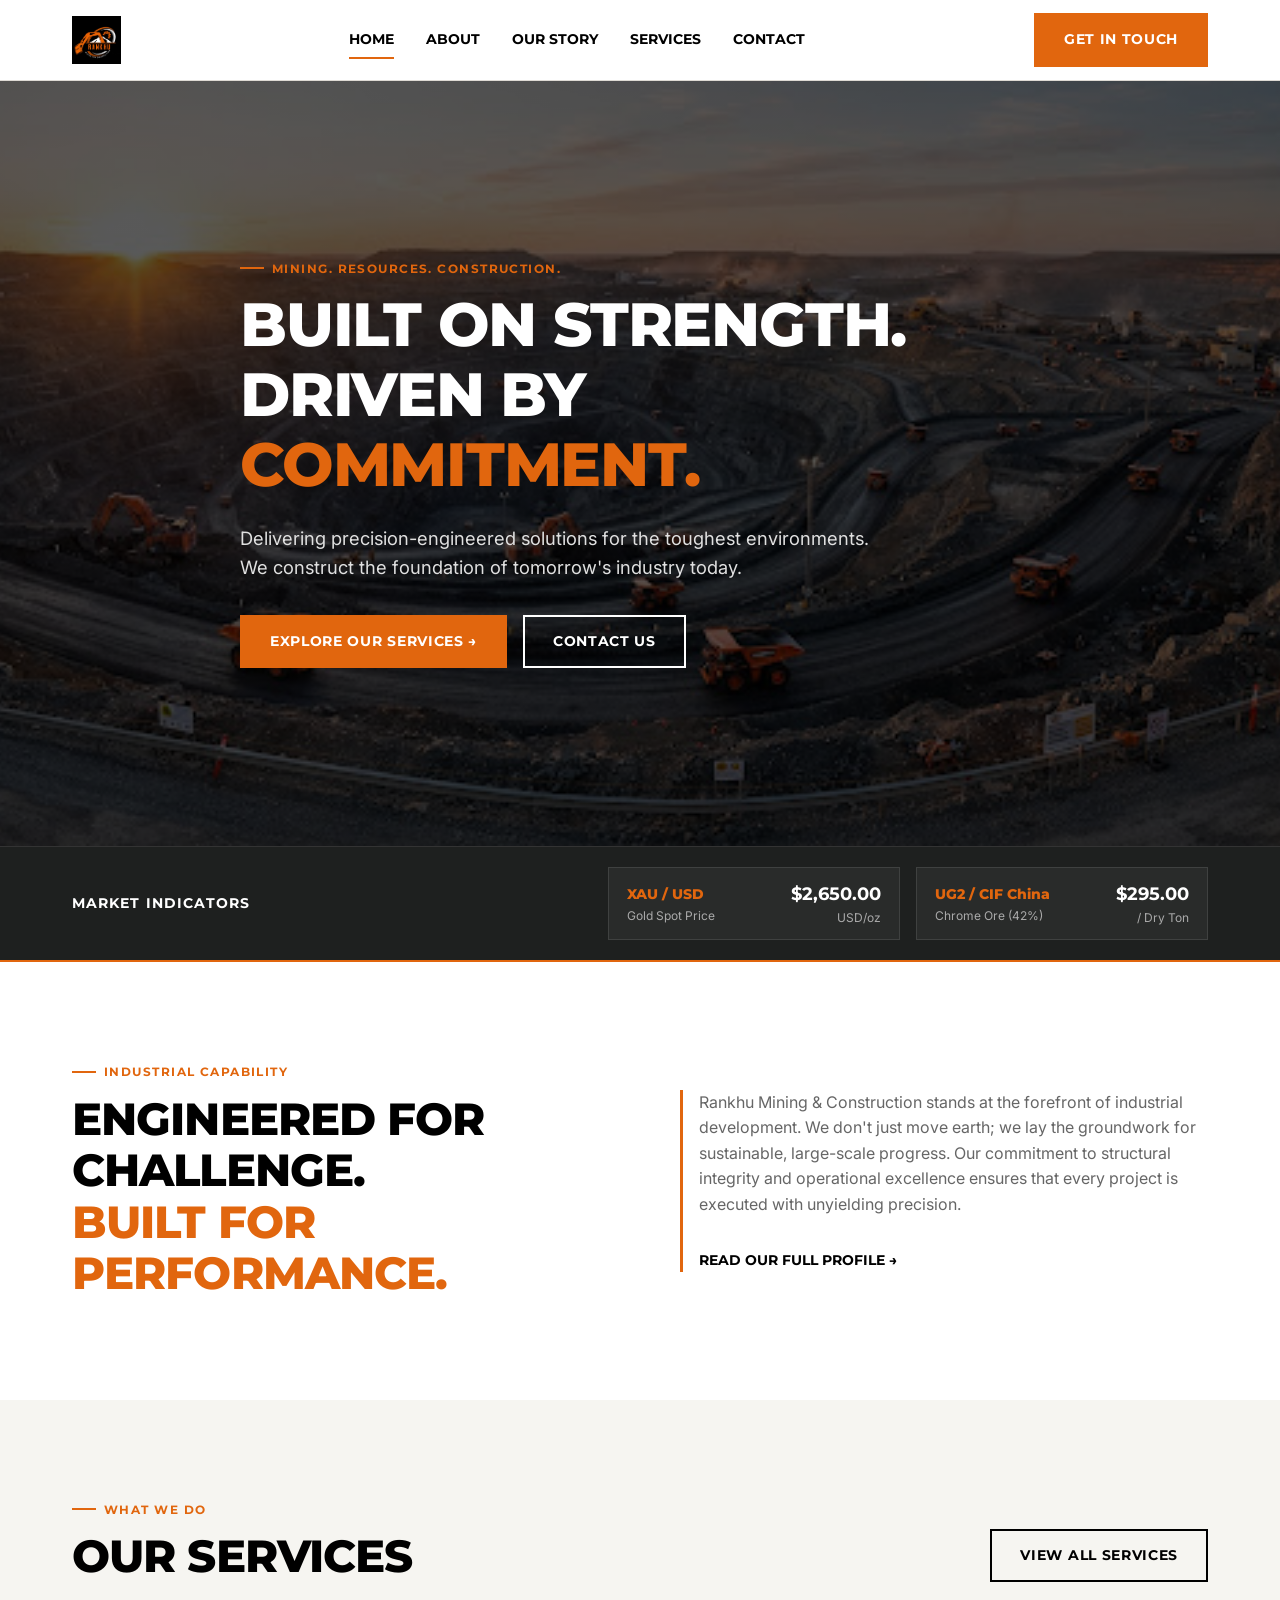
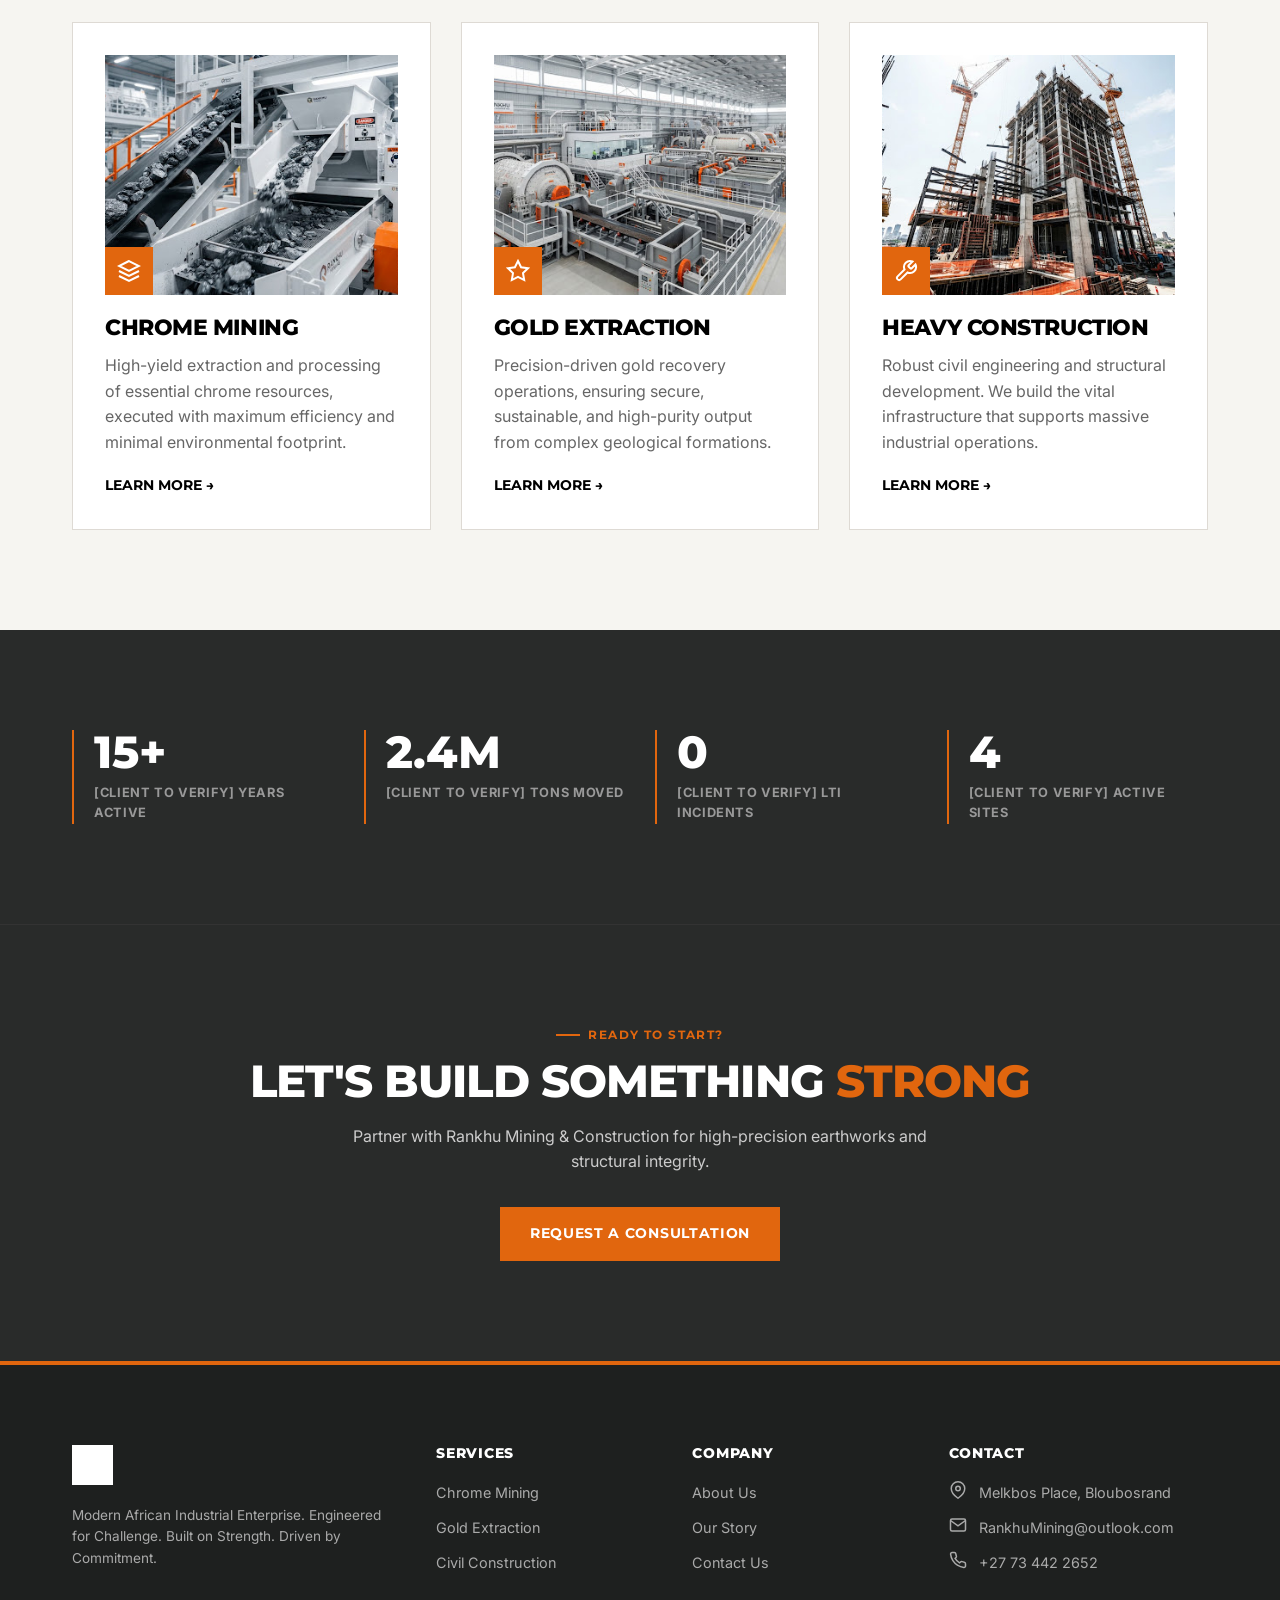
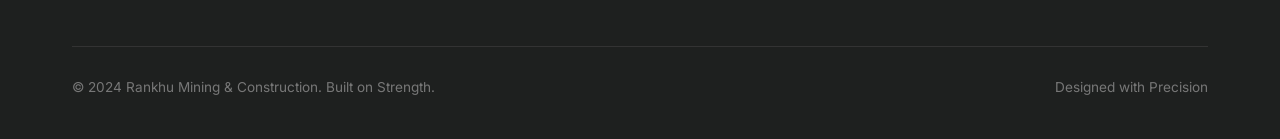
==== commit 7c99c20e: "Fix HTML encoding issues in index.html" ====
--- a/index.html
+++ b/index.html
@@ -87,8 +87,7 @@
   <div class="container">
     <div class="ticker-wrapper">
       <div class="ticker-header">
-        <span class="live-dot"></span>
-        <span class="ticker-title">Live Market Indicators</span>
+        <span class="ticker-title">Market Indicators</span>
       </div>
       <div class="ticker-items">
         <!-- Gold Price Widget -->
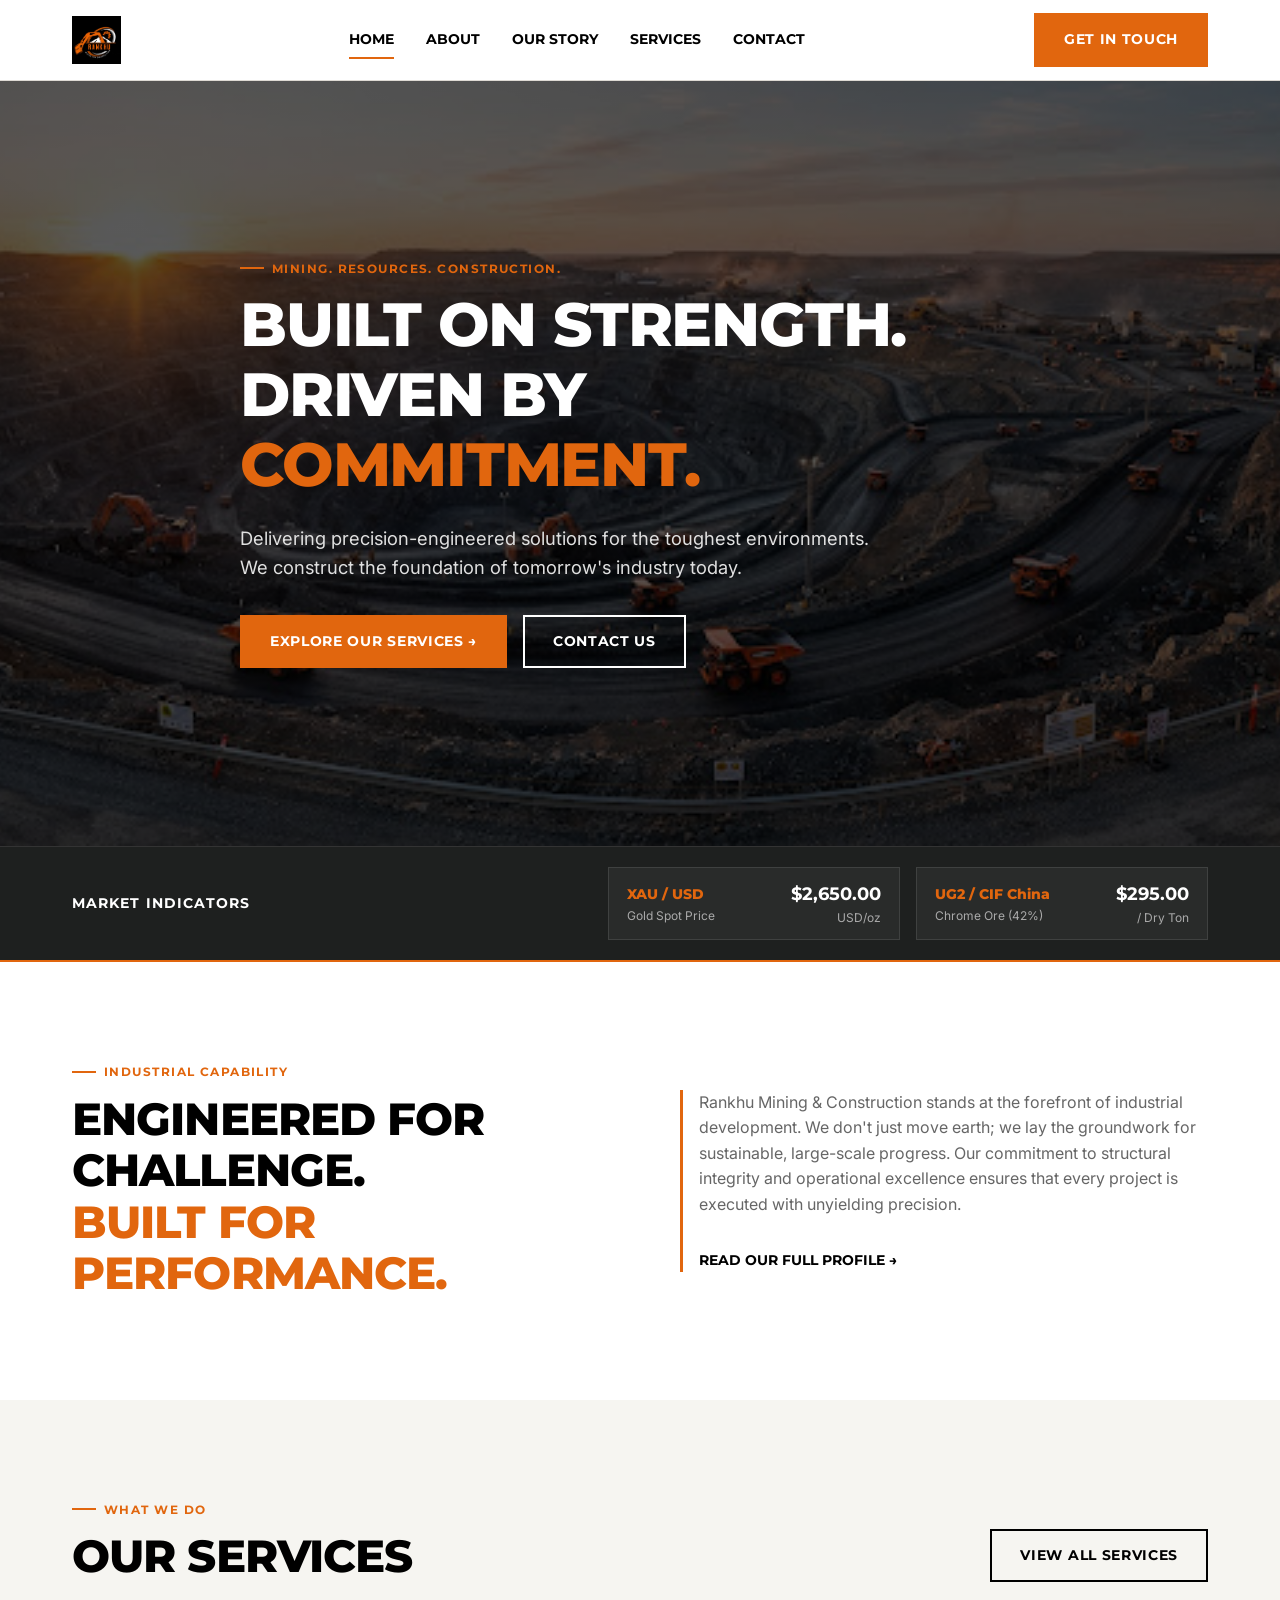
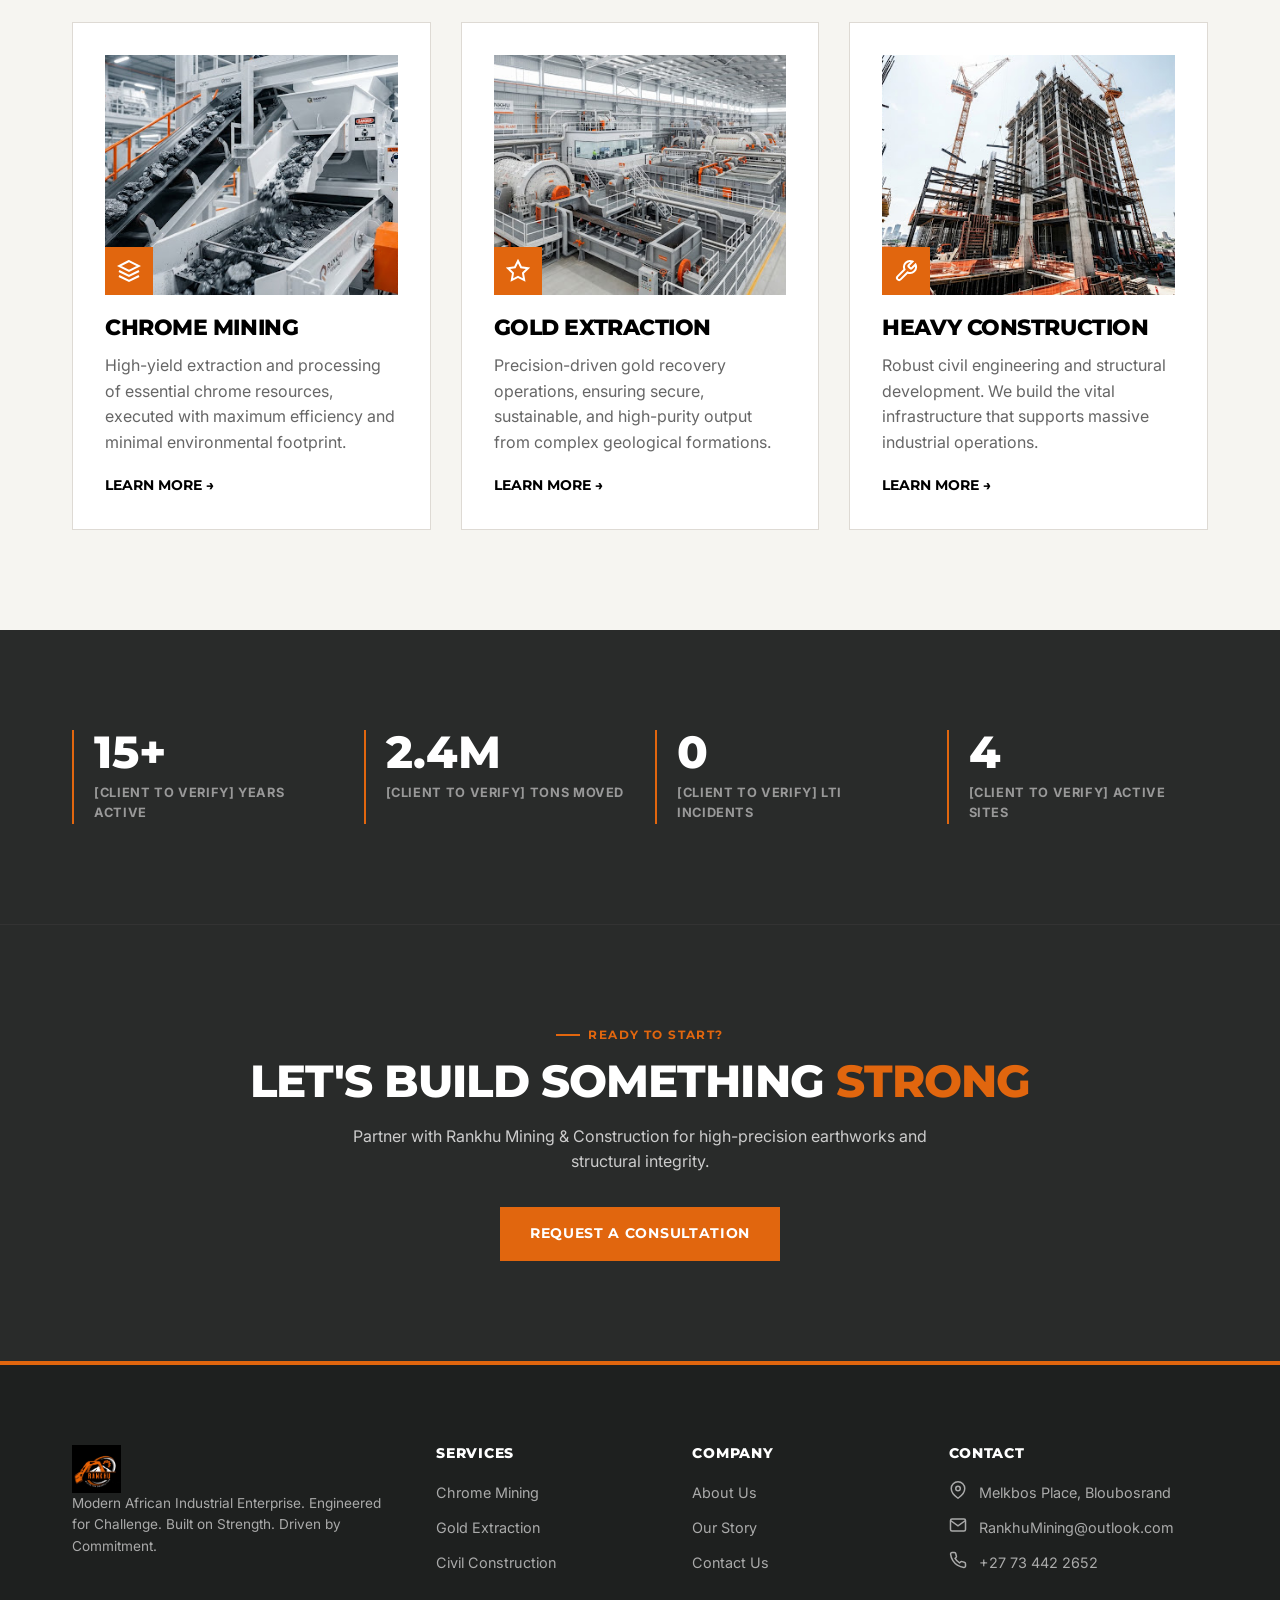
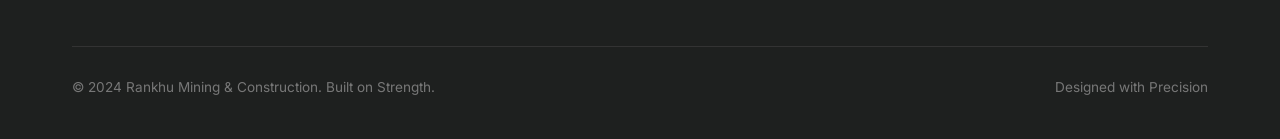
==== commit 3e412a41: "Fix HTML encoding issues in index.html" ====
--- a/index.html
+++ b/index.html
@@ -223,12 +223,12 @@
     </section>
   </main>
 
-  <!-- GLOBAL FOOTER -->
+    <!-- GLOBAL FOOTER -->
   <footer class="footer">
     <div class="container">
       <div class="footer-grid">
         <div class="footer-col">
-          <img src="images/Rankhu Logo.png" alt="Rankhu Logo" style="height: 40px; margin-bottom: 20px; filter: brightness(0) invert(1);">
+          <a href="index.html" class="logo"><img src="images/Rankhu Logo.png" alt="Rankhu Logo"></a>
           <p style="font-size: 0.85rem; color: #AAAAAA;">Modern African Industrial Enterprise. Engineered for Challenge. Built on Strength. Driven by Commitment.</p>
         </div>
 
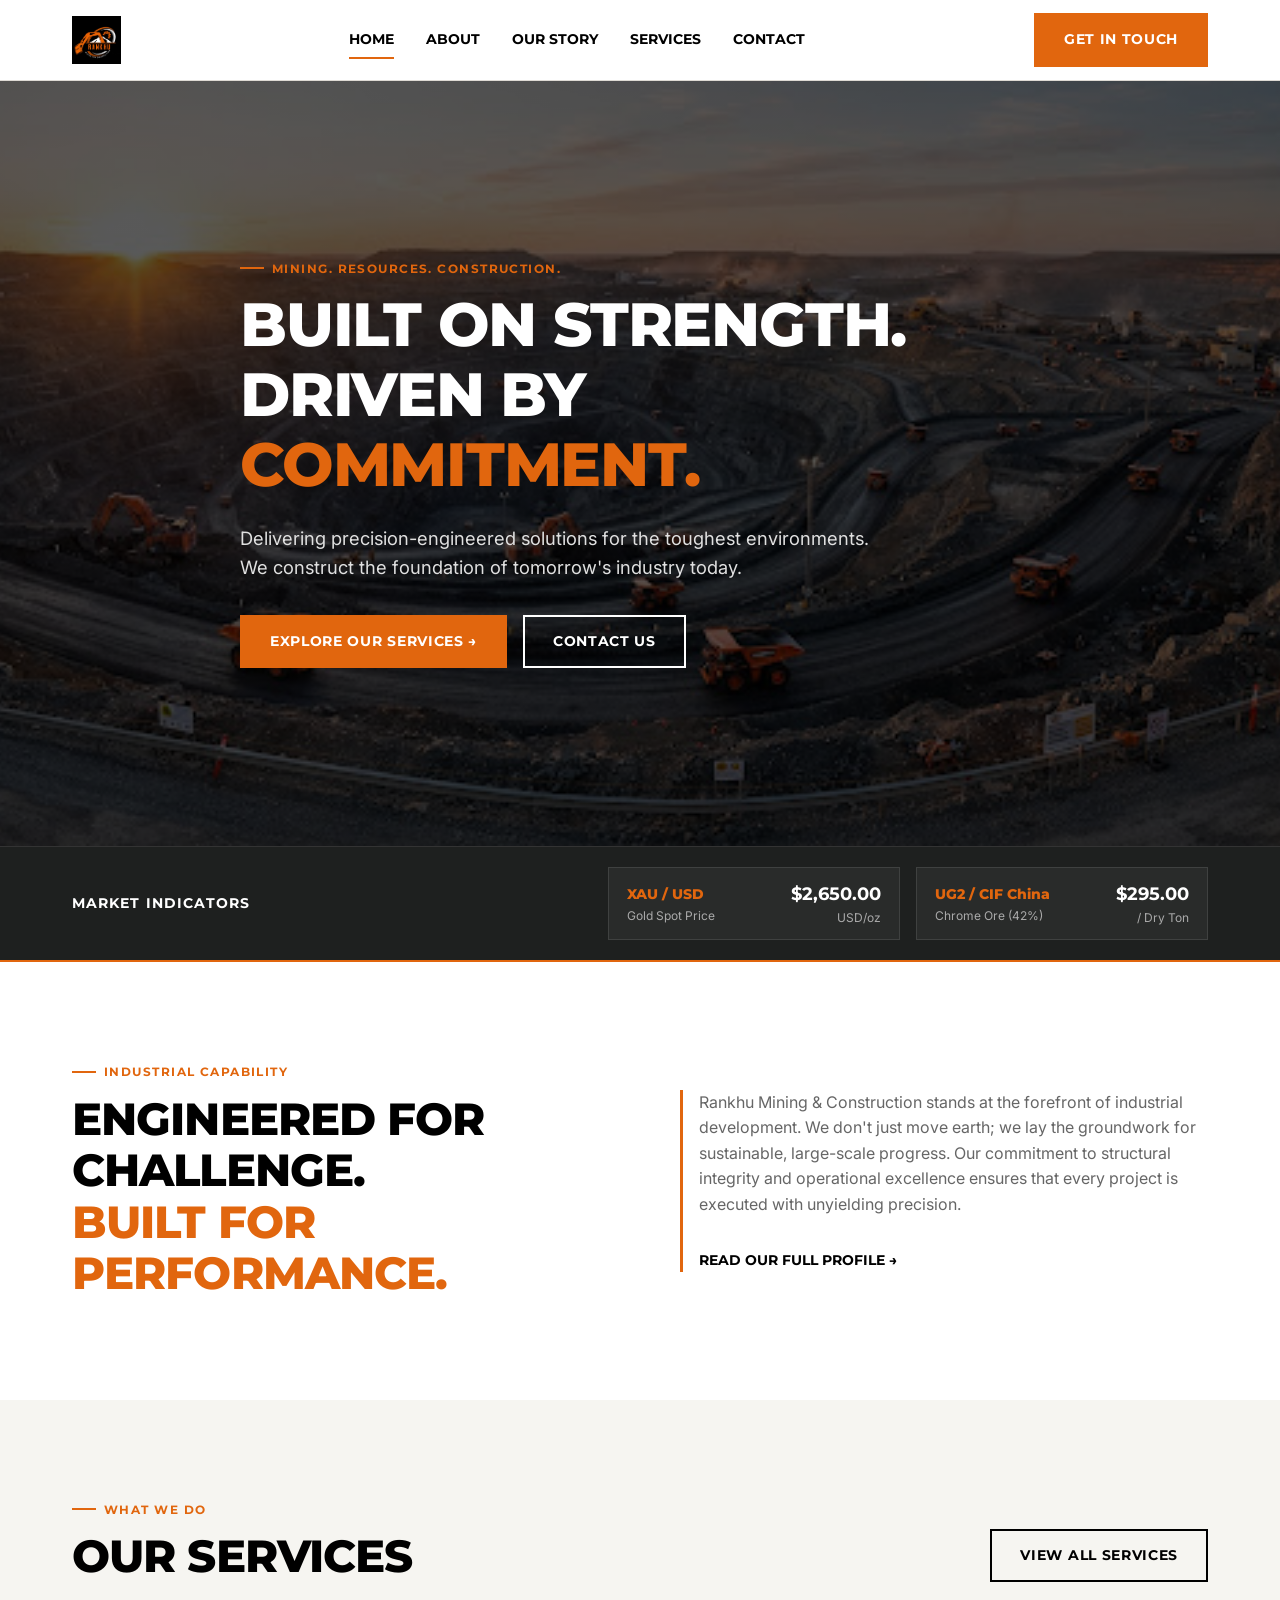
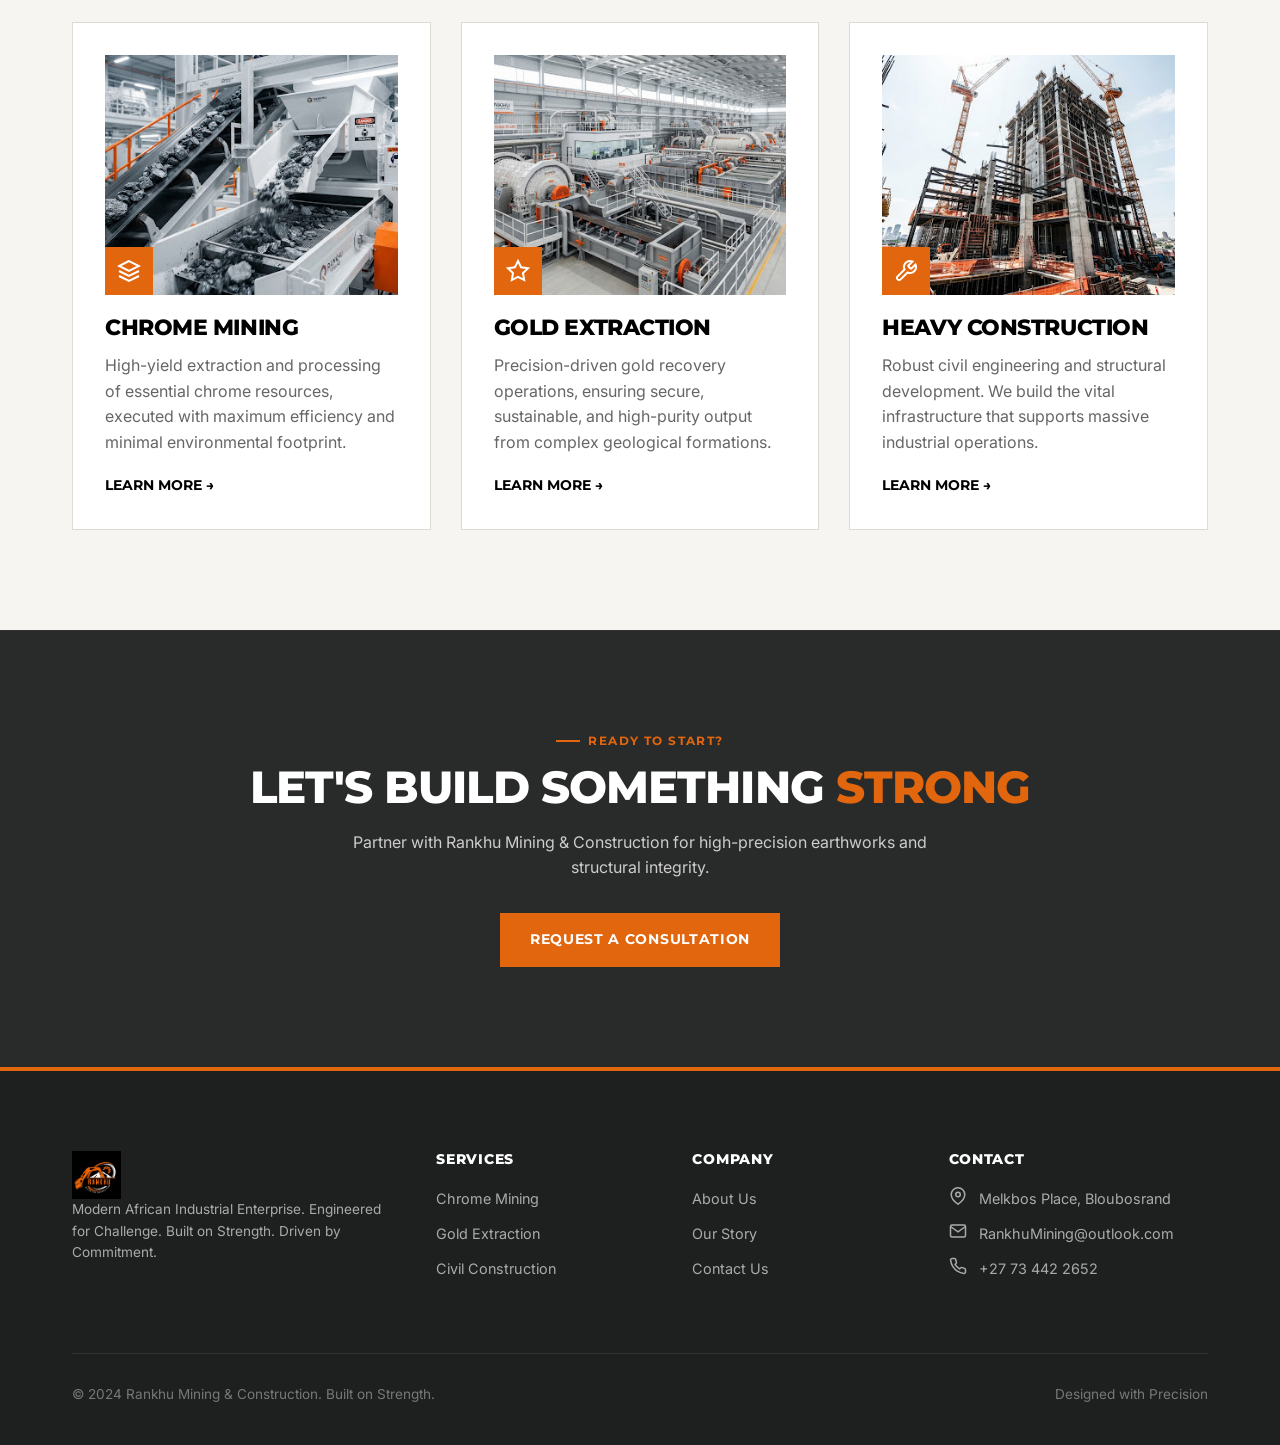
==== commit c0018f49: "Fix HTML entities in index.html Updated HTML entities to their corresponding characters." ====
--- a/index.html
+++ b/index.html
@@ -1,14 +1,15 @@
+<!-- index.html -->
 <!DOCTYPE html>
 <html lang="en">
 <head>
   <meta charset="UTF-8">
   <meta name="viewport" content="width=device-width, initial-scale=1.0">
-  <title>Rankhu Mining & Construction | Chrome, Gold & Construction</title>
-  <meta name="description" content="Rankhu Mining & Construction delivers precision-driven chrome mining, gold extraction, and civil engineering infrastructure across South Africa.">
+  <title>Rankhu Mining &amp; Construction | Chrome, Gold &amp; Construction</title>
+  <meta name="description" content="Rankhu Mining &amp; Construction delivers precision-driven chrome mining, gold extraction, and civil engineering infrastructure across South Africa.">
   <link rel="canonical" href="https://www.rankhu.co.za/index.html">
   <link rel="preconnect" href="https://fonts.googleapis.com">
   <link rel="preconnect" href="https://fonts.gstatic.com" crossorigin>
-  <link href="https://fonts.googleapis.com/css2?family=Inter:wght@400;600&family=Montserrat:wght@700;800&display=swap" rel="stylesheet">
+  <link href="https://fonts.googleapis.com/css2?family=Inter:wght@400;600&amp;family=Montserrat:wght@700;800&amp;display=swap" rel="stylesheet">
   <link rel="stylesheet" href="css/style.css">
   
   <script type="application/ld+json">
@@ -33,7 +34,7 @@
   <header class="header">
     <div class="container nav-container">
       <a href="index.html" class="logo">
-        <img src="images/Rankhu Logo.png" alt="Rankhu Mining & Construction Logo">
+        <img src="images/Rankhu Logo.png" alt="Rankhu Mining &amp; Construction Logo">
       </a>
       
       <nav class="nav-links" aria-label="Desktop Navigation">
@@ -82,41 +83,41 @@
       </div>
     </section>
 
-<!-- COMMODITY TICKER SECTION -->
-<section class="commodity-bar bg-charcoal-dark">
-  <div class="container">
-    <div class="ticker-wrapper">
-      <div class="ticker-header">
-        <span class="ticker-title">Market Indicators</span>
-      </div>
-      <div class="ticker-items">
-        <!-- Gold Price Widget -->
-        <div class="ticker-card" id="gold-widget">
-          <div class="ticker-info">
-            <span class="ticker-symbol">XAU / USD</span>
-            <span class="ticker-label">Gold Spot Price</span>
-          </div>
-          <div class="ticker-value">
-            <span class="price" id="gold-price">Loading...</span>
-            <span class="change" id="gold-change">--</span>
-          </div>
-        </div>
-
-        <!-- Chrome Price Widget -->
-        <div class="ticker-card" id="chrome-widget">
-          <div class="ticker-info">
-            <span class="ticker-symbol">UG2 / CIF China</span>
-            <span class="ticker-label">Chrome Ore (42%)</span>
-          </div>
-          <div class="ticker-value">
-            <span class="price" id="chrome-price">$295.00</span>
-            <span class="unit">/ Dry Ton</span>
-          </div>
-        </div>
-      </div>
-    </div>
-  </div>
-</section>
+    <!-- COMMODITY TICKER SECTION -->
+    <section class="commodity-bar bg-charcoal-dark">
+      <div class="container">
+        <div class="ticker-wrapper">
+          <div class="ticker-header">
+            <span class="ticker-title">Market Indicators</span>
+          </div>
+          <div class="ticker-items">
+            <!-- Gold Price Widget -->
+            <div class="ticker-card" id="gold-widget">
+              <div class="ticker-info">
+                <span class="ticker-symbol">XAU / USD</span>
+                <span class="ticker-label">Gold Spot Price</span>
+              </div>
+              <div class="ticker-value">
+                <span class="price" id="gold-price">Loading...</span>
+                <span class="change" id="gold-change">--</span>
+              </div>
+            </div>
+
+            <!-- Chrome Price Widget -->
+            <div class="ticker-card" id="chrome-widget">
+              <div class="ticker-info">
+                <span class="ticker-symbol">UG2 / CIF China</span>
+                <span class="ticker-label">Chrome Ore (42%)</span>
+              </div>
+              <div class="ticker-value">
+                <span class="price" id="chrome-price">$295.00</span>
+                <span class="unit">/ Dry Ton</span>
+              </div>
+            </div>
+          </div>
+        </div>
+      </div>
+    </section>
 
     <!-- ENGINEERED FOR CHALLENGE -->
     <section class="section-padding">
@@ -127,7 +128,7 @@
             <h2>Engineered for Challenge.<br><span class="text-orange">Built for Performance.</span></h2>
           </div>
           <div class="v-rule">
-            <p>Rankhu Mining & Construction stands at the forefront of industrial development. We don't just move earth; we lay the groundwork for sustainable, large-scale progress. Our commitment to structural integrity and operational excellence ensures that every project is executed with unyielding precision.</p>
+            <p>Rankhu Mining &amp; Construction stands at the forefront of industrial development. We don't just move earth; we lay the groundwork for sustainable, large-scale progress. Our commitment to structural integrity and operational excellence ensures that every project is executed with unyielding precision.</p>
             <a href="about.html" class="card-link" style="margin-top: 16px;">Read Our Full Profile &rarr;</a>
           </div>
         </div>
@@ -188,42 +189,18 @@
       </div>
     </section>
 
-    <!-- METRICS SECTION (CLIENT TO PROVIDE VERIFIED DATA) -->
-    <section class="section-padding bg-charcoal">
-      <div class="container">
-        <div class="metrics-grid">
-          <div class="metric-item">
-            <div class="metric-number">15+</div>
-            <div class="metric-label">[CLIENT TO VERIFY] Years Active</div>
-          </div>
-          <div class="metric-item">
-            <div class="metric-number">2.4M</div>
-            <div class="metric-label">[CLIENT TO VERIFY] Tons Moved</div>
-          </div>
-          <div class="metric-item">
-            <div class="metric-number">0</div>
-            <div class="metric-label">[CLIENT TO VERIFY] LTI Incidents</div>
-          </div>
-          <div class="metric-item">
-            <div class="metric-number">4</div>
-            <div class="metric-label">[CLIENT TO VERIFY] Active Sites</div>
-          </div>
-        </div>
-      </div>
-    </section>
-
     <!-- FINAL CTA -->
     <section class="section-padding bg-charcoal" style="border-top: 1px solid #333333;">
       <div class="container" style="text-align: center;">
         <div class="eyebrow" style="justify-content: center;"><span class="eyebrow-line"></span> Ready To Start?</div>
         <h2>Let's Build Something <span class="text-orange">Strong</span></h2>
-        <p style="max-width: 600px; margin: 1rem auto 2rem;">Partner with Rankhu Mining & Construction for high-precision earthworks and structural integrity.</p>
+        <p style="max-width: 600px; margin: 1rem auto 2rem;">Partner with Rankhu Mining &amp; Construction for high-precision earthworks and structural integrity.</p>
         <a href="contact.html" class="btn btn-primary">Request a Consultation</a>
       </div>
     </section>
   </main>
 
-    <!-- GLOBAL FOOTER -->
+  <!-- GLOBAL FOOTER -->
   <footer class="footer">
     <div class="container">
       <div class="footer-grid">
@@ -268,7 +245,7 @@
       </div>
 
       <div class="footer-bottom">
-        <div>&copy; 2024 Rankhu Mining & Construction. Built on Strength.</div>
+        <div>&copy; 2024 Rankhu Mining &amp; Construction. Built on Strength.</div>
         <div>Designed with Precision</div>
       </div>
     </div>
